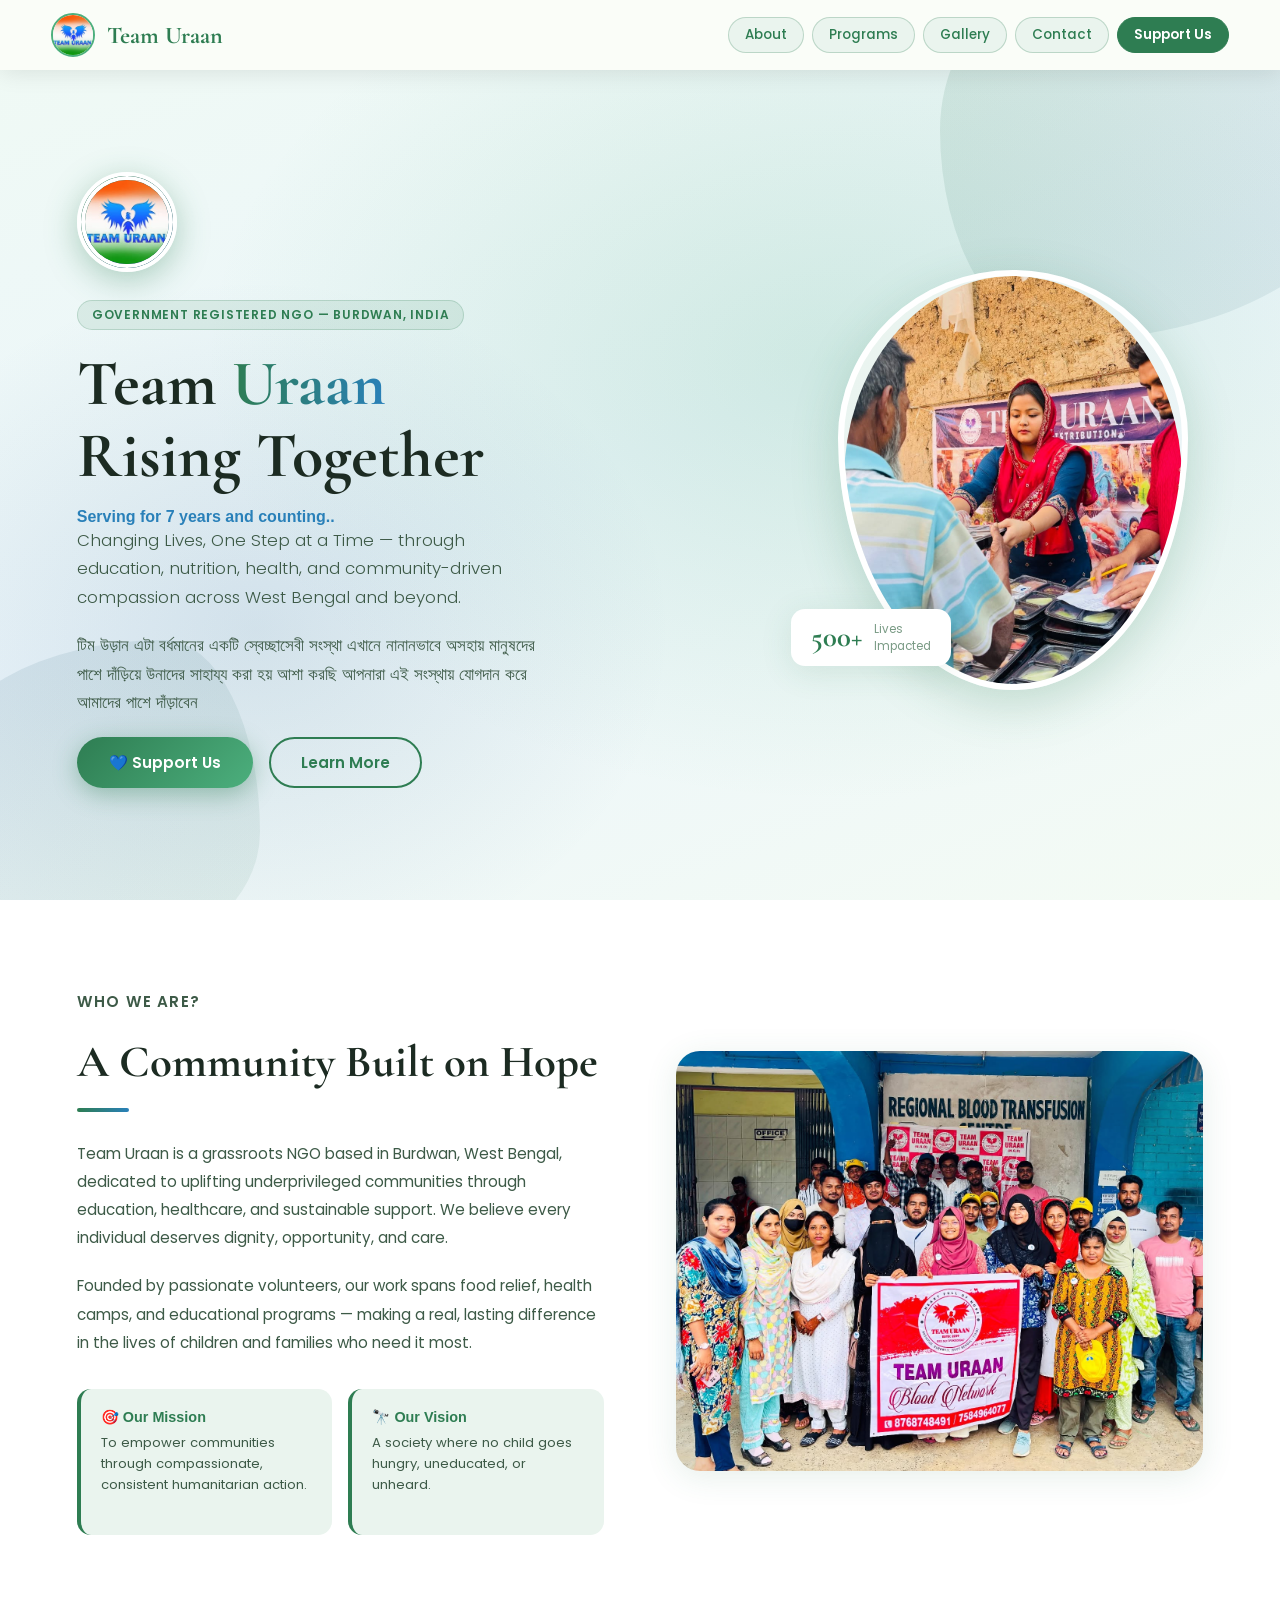
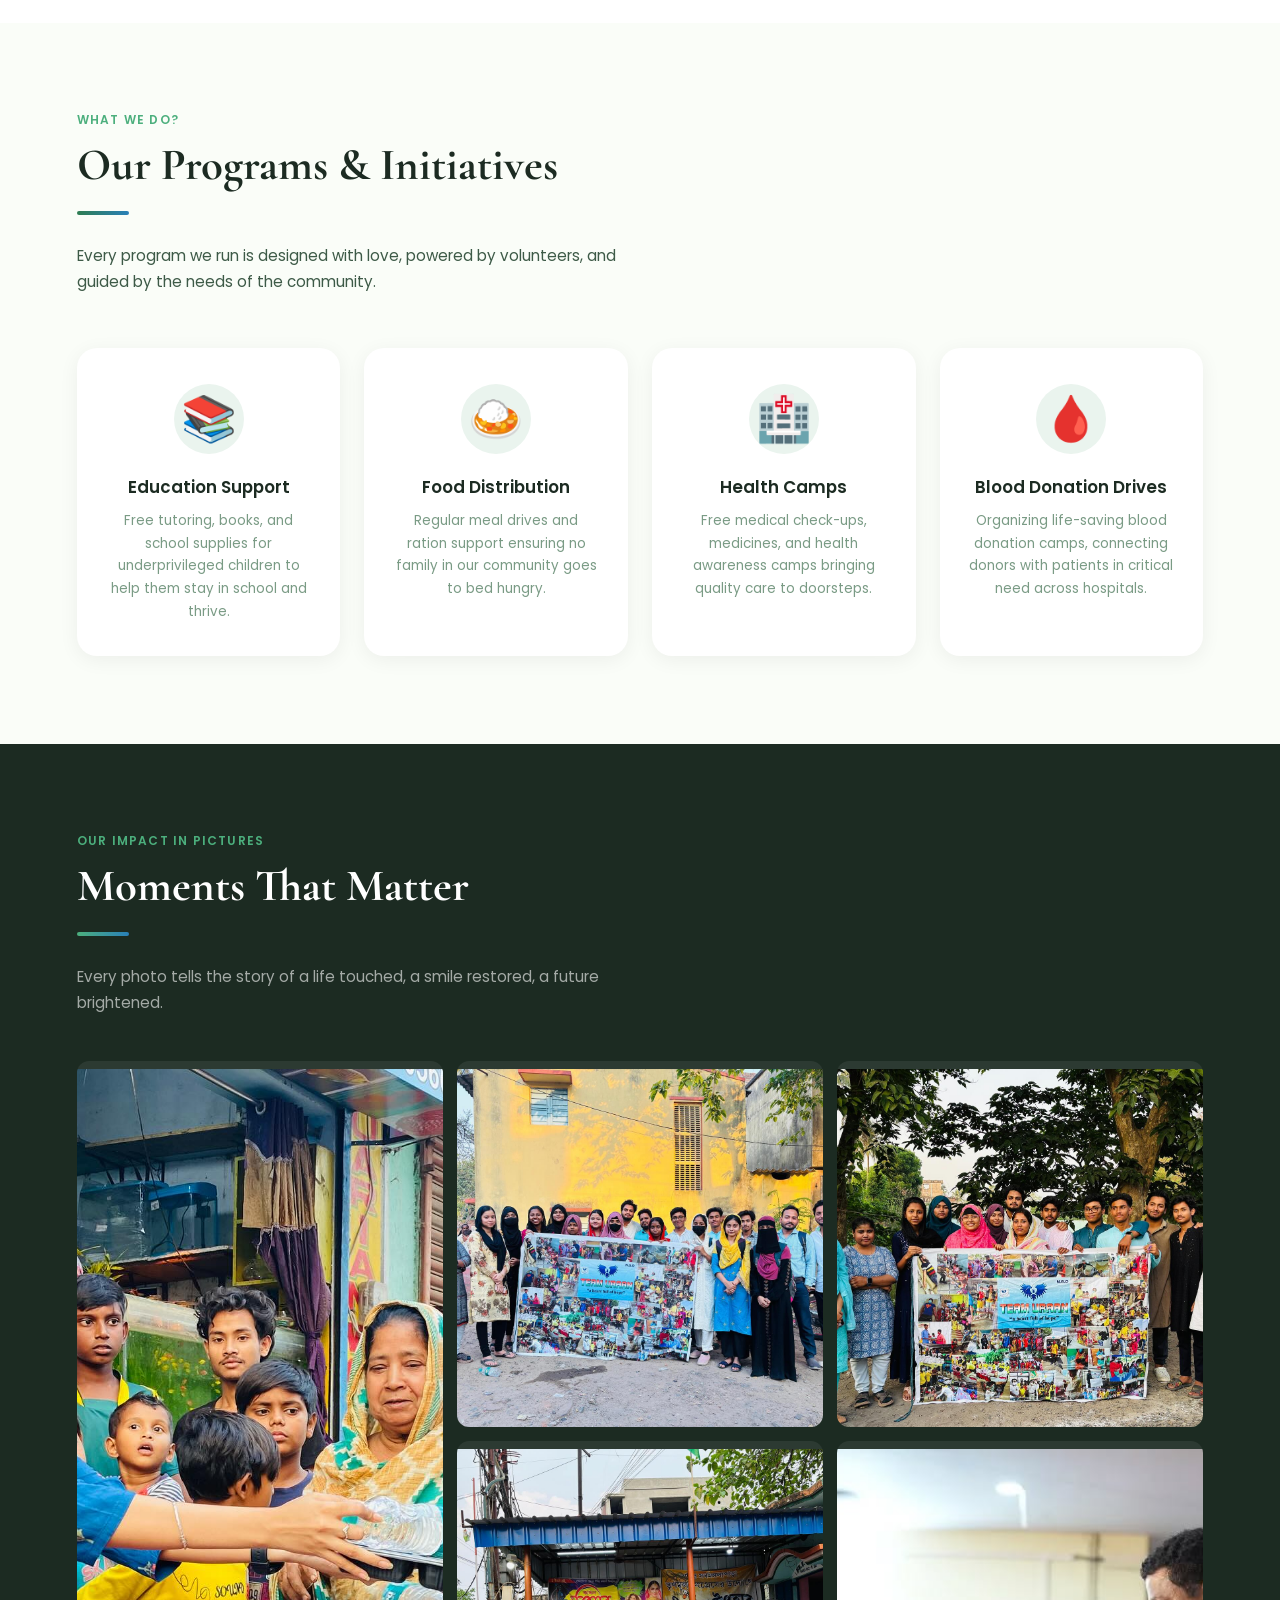
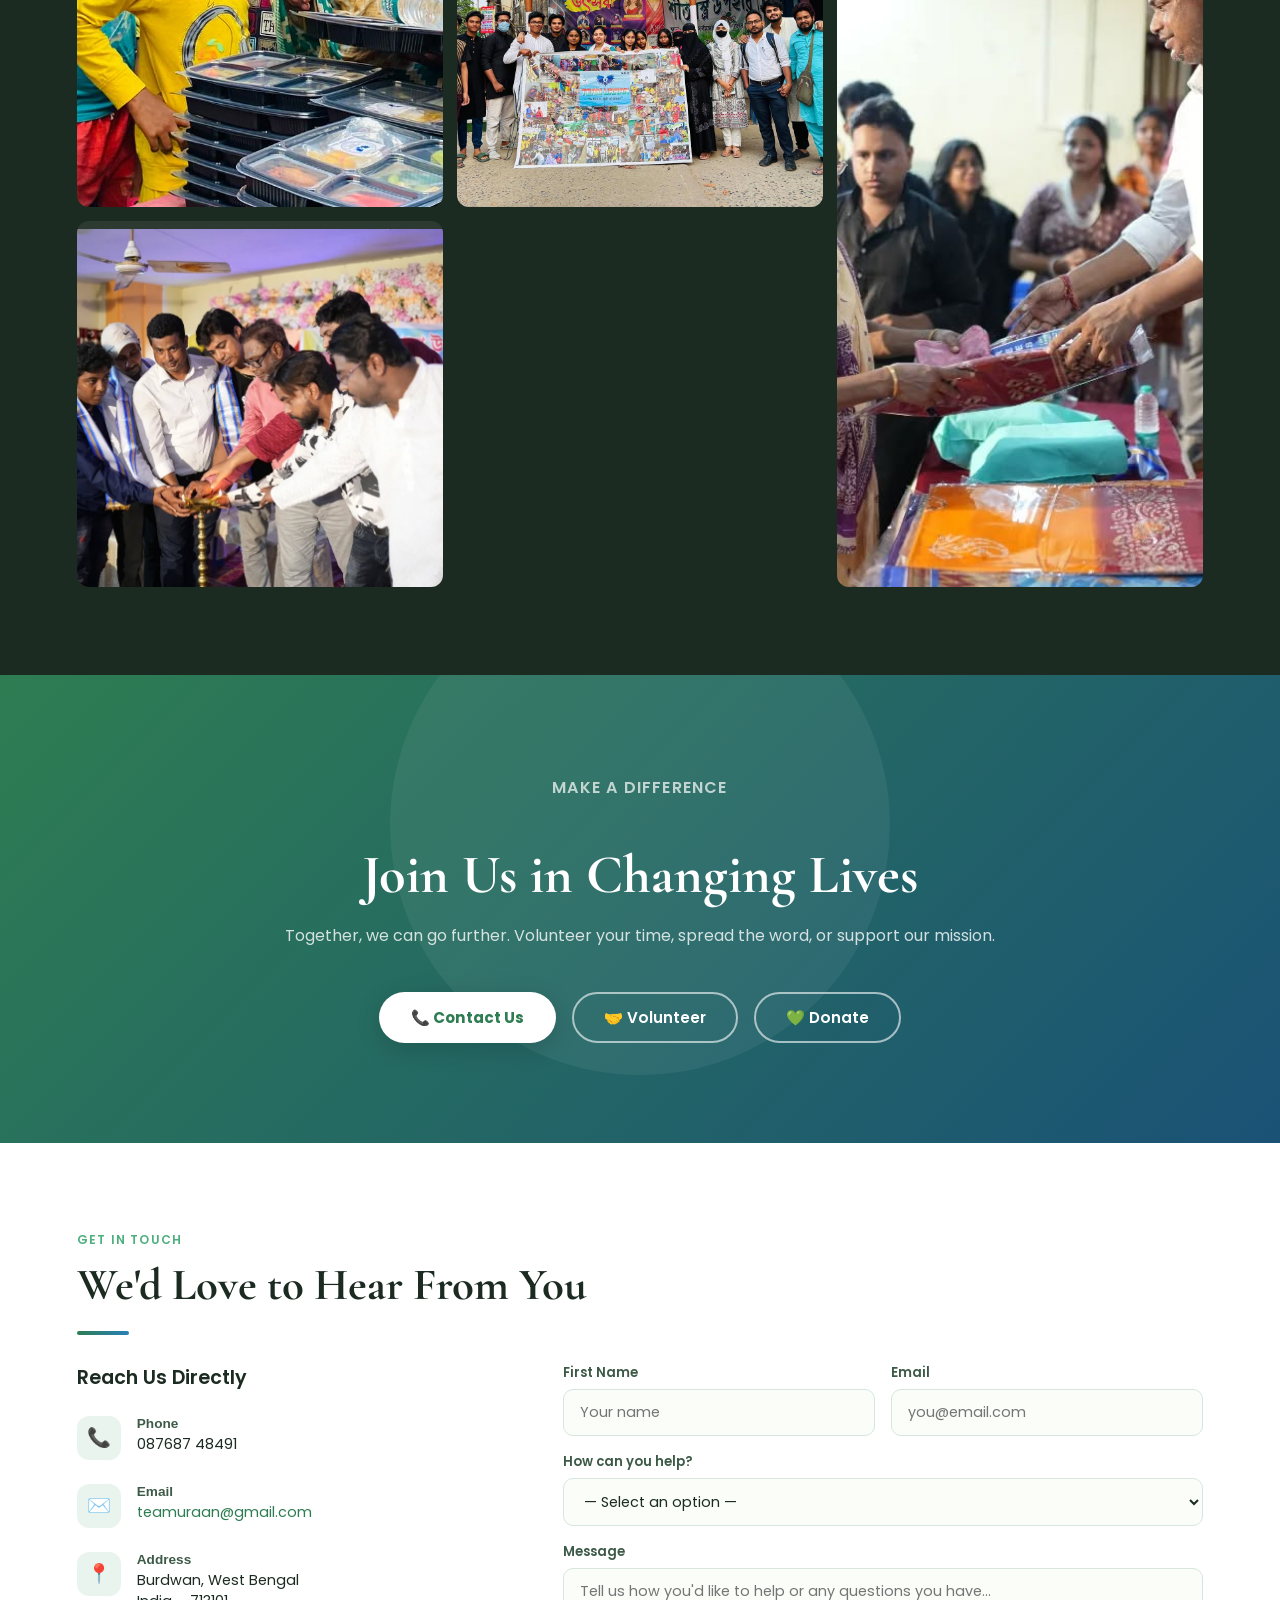
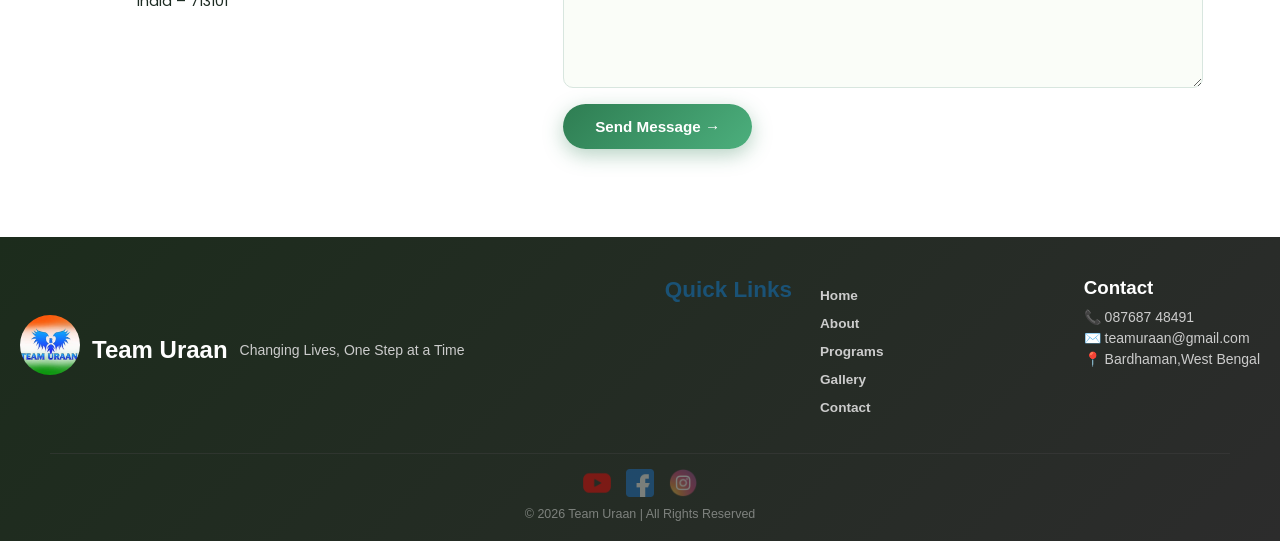
==== index.html @ 0a6d8855 "Add files via upload" ====
<!DOCTYPE html>
<html lang="en">
<head>
  <meta charset="UTF-8" />
  <meta name="viewport" content="width=device-width, initial-scale=1.0"/>
  <title>Team Uraan – Changing Lives, One Step at a Time</title>
  <link href="https://fonts.googleapis.com/css2?family=Cormorant+Garamond:wght@400;600;700&family=Poppins:wght@300;400;500;600&display=swap" rel="stylesheet"/>
  <link rel="stylesheet" href="styles.css"/>
</head>
<body>

  <!-- ══════════════════════════════════════════
       NAVBAR
  ══════════════════════════════════════════ -->
  <nav>
    <div class="nav-brand">
      <!--
        TO USE YOUR LOGO IN NAVBAR:
        Replace the .nav-logo-circle div with:
        <img src="your-logo.png" alt="Team Uraan"
             style="width:44px;height:44px;border-radius:50%;object-fit:cover;border:2px solid var(--green-light);"/>
      -->
      <img src="logo.jpg" alt="Team Uraan"
             style="width:44px;height:44px;border-radius:50%;object-fit:cover;border:2px solid var(--green-light);"/>
             <span class="nav-name">Team Uraan</span>
    </div>

    <!-- Desktop Links -->
    <ul class="nav-links">
      <li><a href="#about">About</a></li>
      <li><a href="#programs">Programs</a></li>
      <li><a href="#gallery">Gallery</a></li>
      <li><a href="#contact">Contact</a></li>
      <li><a href="#contact" class="nav-cta">Support Us</a></li>
    </ul>

    <!-- Hamburger Button (mobile only) -->
    <button class="hamburger" id="hamburgerBtn" aria-label="Toggle menu">
      <span></span>
      <span></span>
      <span></span>
    </button>
  </nav>

  <!-- Mobile Drawer Menu -->
  <div class="mobile-menu" id="mobileMenu">
    <a href="#about"    onclick="closeMobileMenu()">About</a>
    <a href="#programs" onclick="closeMobileMenu()">Programs</a>
    <a href="#gallery"  onclick="closeMobileMenu()">Gallery</a>
    <a href="#contact"  onclick="closeMobileMenu()">Contact</a>
    <a href="#contact"  onclick="closeMobileMenu()" class="mob-cta">💙 Support Us</a>
  </div>


  <!-- ══════════════════════════════════════════
       HERO SECTION
  ══════════════════════════════════════════ -->
  <section id="hero">
    <div class="hero-bg"></div>
    <div class="hero-inner">

      <!-- Left: Text Content -->
      <div class="hero-text reveal">

        <!-- ✅ ROUND LOGO PLACEHOLDER
             To add your real logo, replace the <div class="logo-placeholder"> below with:
             <img src="your-logo.png" alt="Team Uraan Logo"
                  style="width:100px;height:100px;border-radius:50%;
                         object-fit:cover;border:4px solid white;
                         box-shadow:0 8px 32px rgba(46,125,82,.35);"/>
        -->
        <div class="hero-logo-wrap">
          <div class="logo-placeholder"><img src="logo.jpg" alt="Team Uraan Logo"
                  style="width:100px;height:100px;border-radius:50%;
                         object-fit:cover;border:4px solid white;
                         box-shadow:0 8px 32px rgba(46,125,82,.35);"/>
          </div>
        </div>

        <div class="hero-badge">Government Registered NGO — Burdwan, India</div>

        <h1 class="hero-title">
          Team <em>Uraan</em><br/>Rising Together
          <h4>Serving for 7 years and counting..</h4>
        </h1>

        <p class="hero-tagline">
          Changing Lives, One Step at a Time — through education, nutrition,
          health, and community-driven compassion across West Bengal and beyond.
        </p>
        <p class="hero-tagline">
          টিম উড়ান এটা বর্ধমানের একটি স্বেচ্ছাসেবী সংস্থা এখানে নানানভাবে অসহায় মানুষদের পাশে দাঁড়িয়ে উনাদের সাহায্য করা হয় আশা করছি আপনারা এই সংস্থায় যোগদান করে আমাদের পাশে দাঁড়াবেন
        </p>

        <div class="hero-btns">
          <a href="#contact" class="btn-primary">💙 Support Us</a>
          <a href="#about"   class="btn-outline">Learn More</a>
        </div>
      </div>

      <!-- Right: Visual / Image -->
      <div class="hero-visual reveal">
        <!--
          Replace the placeholder div below with your hero photo:
          <img src="hero-photo.jpg" alt="Team Uraan community work"
               style="width:100%;height:100%;object-fit:cover;"/>
        -->
        <div class="hero-img-wrap">
          <div class="hero-img-placeholder">
            <img src="community.jpg" alt="Team Uraan Community work" 
            style="width:100%;height:100%;object-fit:cover;"/>
            
          </div>
        </div>
        <div class="hero-stat-badge">
          <div class="num">500+</div>
          <div class="label">Lives<br/>Impacted</div>
        </div>
      </div>

    </div>
  </section>


  <!-- ══════════════════════════════════════════
       ABOUT SECTION
  ══════════════════════════════════════════ -->
  <section id="about">
    <div class="container">
      <div class="about-grid">

        <!-- Left: Text -->
        <div class="about-text reveal">
          <p class="section-label">Who We Are?</p>
          <h2 class="section-title">A Community Built on Hope</h2>
          <div class="divider"></div>
          <p>
            Team Uraan is a grassroots NGO based in Burdwan, West Bengal, dedicated to
            uplifting underprivileged communities through education, healthcare, and
            sustainable support. We believe every individual deserves dignity,
            opportunity, and care.
          </p>
          <p>
            Founded by passionate volunteers, our work spans food relief, health camps,
            and educational programs — making a real, lasting difference in the lives of
            children and families who need it most.
          </p>
          <div class="about-cards">
            <div class="about-card">
              <h4>🎯 Our Mission</h4>
              <p>To empower communities through compassionate, consistent humanitarian action.</p>
            </div>
            <div class="about-card">
              <h4>🔭 Our Vision</h4>
              <p>A society where no child goes hungry, uneducated, or unheard.</p>
            </div>
          </div>
        </div>

        <!-- Right: Image Placeholder -->
        <div class="about-visual reveal">
          <!--
            Replace the div below with your image:
            <img src="about-photo.jpg" alt="Team Uraan volunteers"
                 style="width:100%;height:100%;object-fit:cover;"/>
          -->
          <div class="about-visual-inner">
             <img src="about-photo.jpg" alt="Team Uraan volunteers"
                 style="width:100%;height:100%;object-fit:cover;"/>
        </div>

      </div>
    </div>
  </section>


  <!-- ══════════════════════════════════════════
       PROGRAMS SECTION
  ══════════════════════════════════════════ -->
  <section id="programs">
    <div class="container">

      <div class="programs-head reveal">
        <p class="section-label">What We Do?</p>
        <h2 class="section-title">Our Programs &amp; Initiatives</h2>
        <div class="divider"></div>
        <p class="section-sub">
          Every program we run is designed with love, powered by volunteers,
          and guided by the needs of the community.
        </p>
      </div>

      <div class="programs-grid">

        <div class="prog-card reveal">
          <div class="prog-icon">📚</div>
          <h3>Education Support</h3>
          <p>Free tutoring, books, and school supplies for underprivileged children to help them stay in school and thrive.</p>
        </div>

        <div class="prog-card reveal">
          <div class="prog-icon">🍛</div>
          <h3>Food Distribution</h3>
          <p>Regular meal drives and ration support ensuring no family in our community goes to bed hungry.</p>
        </div>

        <div class="prog-card reveal">
          <div class="prog-icon">🏥</div>
          <h3>Health Camps</h3>
          <p>Free medical check-ups, medicines, and health awareness camps bringing quality care to doorsteps.</p>
        </div>

        <div class="prog-card reveal">
          <div class="prog-icon">🩸</div>
          <h3>Blood Donation Drives</h3>
          <p>Organizing life-saving blood donation camps, connecting donors with patients in critical need across hospitals.</p>
        </div>

      </div>
    </div>
  </section>


  <!-- ══════════════════════════════════════════
       GALLERY SECTION
  ══════════════════════════════════════════ -->
  <section id="gallery">
    <div class="container">

      <div class="reveal">
        <p class="section-label">Our Impact in Pictures</p>
        <h2 class="section-title">Moments That Matter</h2>
        <div class="divider"></div>
        <p class="section-sub">
          Every photo tells the story of a life touched, a smile restored, a future brightened.
        </p>
      </div>

      <div class="gallery-grid">
        <!--
          To add real photos, replace each .gallery-item-inner div with:
          <img src="photo.jpg" alt="Description"
               style="width:100%;height:100%;object-fit:cover;"/>
        -->
        <div class="gallery-item tall reveal">
          <div class="gallery-item-inner">
            <div class="icon"></div>
             <img src="food.jpg" alt="Description"
               style="width:100%;height:100%;object-fit:cover;"/>
          </div>
          <!-- <div class="gallery-overlay">📸 Food Drive</div> -->
        </div>

        <div class="gallery-item reveal">
          <div class="gallery-item-inner">
            <div class="icon"></div>
             <img src="galary pic 1.jpg" alt="Description"
               style="width:100%;height:100%;object-fit:cover;"/>
          </div>
          <!-- <div class="gallery-overlay">📸 Education</div> -->
        </div>

        <div class="gallery-item reveal">
          <div class="gallery-item-inner">
            <div class="icon"></div>
             <img src="galary pic 2.jpg" alt="Description"
               style="width:100%;height:100%;object-fit:cover;"/>
          </div>
          <!-- <div class="gallery-overlay">📸 Health Camp</div> -->
        </div>

        <div class="gallery-item reveal">
          <div class="gallery-item-inner">
            <div class="icon"></div>
             <img src="galary pic 4.jpg" alt="Description"
               style="width:100%;height:100%;object-fit:cover;"/>
          </div>
          <!-- <div class="gallery-overlay">📸 Blood Donation</div> -->
        </div>

        <div class="gallery-item tall reveal">
          <div class="gallery-item-inner">
            <div class="icon"></div>
             <img src="galary pic 5.jpg" alt="Description"
               style="width:100%;height:100%;object-fit:cover;"/>
          </div>
          <!-- <div class="gallery-overlay">📸 Community</div> -->
        </div>

        <div class="gallery-item reveal">
          <div class="gallery-item-inner">
            <div class="icon"></div>
            <img src="galary pic 6.jpg" alt="Description"
               style="width:100%;height:100%;object-fit:cover;"/>
          </div>
          <!-- <div class="gallery-overlay">📸 Volunteers</div> -->
        </div>
      </div>

    </div>
  </section>


  <!-- ══════════════════════════════════════════
       CALL TO ACTION SECTION
  ══════════════════════════════════════════ -->
  <section id="cta">
    <div class="container" style="position:relative;z-index:1;">
      <p class="section-label reveal">Make a Difference</p>
      <h2 class="reveal">Join Us in Changing Lives</h2>
      <p class="reveal">
        Together, we can go further. Volunteer your time, spread the word, or support our mission.
      </p>
      <div class="cta-btns reveal">
        <a href="#contact"                  class="btn-white">📞 Contact Us</a>
        <a href="#contact"                  class="btn-ghost">🤝 Volunteer</a>
        <a href="mailto:teamuraan@gmail.com" class="btn-ghost">💚 Donate</a>
      </div>
    </div>
  </section>


  <!-- ══════════════════════════════════════════
       CONTACT SECTION
  ══════════════════════════════════════════ -->
  <section id="contact">
    <div class="container">

      <div class="reveal">
        <p class="section-label">Get in Touch</p>
        <h2 class="section-title">We'd Love to Hear From You</h2>
        <div class="divider"></div>
      </div>

      <div class="contact-grid">

        <!-- Contact Info -->
        <div class="contact-info reveal">
          <h3>Reach Us Directly</h3>

          <div class="contact-item">
            <div class="contact-icon">📞</div>
            <div>
              <h4>Phone</h4>
              <p>087687 48491</p>
            </div>
          </div>

          <div class="contact-item">
            <div class="contact-icon">✉️</div>
            <div>
              <h4>Email</h4>
              <p>
                <a href="mailto:teamuraan@gmail.com" style="color:var(--green);">
                  teamuraan@gmail.com
                </a>
              </p>
            </div>
          </div>

          <div class="contact-item">
            <div class="contact-icon">📍</div>
            <div>
              <h4>Address</h4>
              <p>Burdwan, West Bengal<br/>India – 713101</p>
            </div>
          </div>
        </div>

        <!-- Contact Form -->
        <div class="contact-form reveal">
          <div class="form-row">
            <div class="form-group">
              <label for="fname">First Name</label>
              <input type="text" id="fname" placeholder="Your name"/>
            </div>
            <div class="form-group">
              <label for="femail">Email</label>
              <input type="email" id="femail" placeholder="you@email.com"/>
            </div>
          </div>
          <div class="form-group">
            <label for="fsubject">How can you help?</label>
            <select id="fsubject">
              <option value="">— Select an option —</option>
              <option>Volunteer</option>
              <option>Donate</option>
              <option>Collaborate / Partner</option>
              <option>General Inquiry</option>
            </select>
          </div>
          <div class="form-group">
            <label for="fmsg">Message</label>
            <textarea id="fmsg" placeholder="Tell us how you'd like to help or any questions you have…"></textarea>
          </div>
          <button class="btn-form" onclick="handleFormSubmit()">Send Message →</button>
        </div>

      </div>
    </div>
  </section>


  <!-- ══════════════════════════════════════════
        FOOTER
  ═══════════════-->
<footer class="footer">
  <div class="footer-container">

    <!-- Logo + Company -->
    <div class="footer-brand">
      <img src="logo.jpg" alt="Logo" class="logo">
      <h2>Team Uraan</h2>
      <p>Changing Lives, One Step at a Time</p>
    </div>

    <!-- Quick Links -->
    <div class="footer-links">
      <h3>Quick Links</h3>
      <ul>
        <li><a href="#">Home</a></li>
        <li><a href="#">About</a></li>
        <li><a href="#">Programs</a></li>
        <li><a href="#">Gallery</a></li>
        <li><a href="#">Contact</a></li>
      </ul>
    </div>

    <!-- Contact Info -->
    <div class="footer-contact">
      <h3>Contact</h3>
      <p>📞 087687 48491</p>
      <p>✉️ teamuraan@gmail.com</p>
      <p>📍 Bardhaman,West Bengal</p>
    </div>

  </div>

  <!-- Bottom Section -->
  <div class="footer-bottom">

    <!-- Social Icons -->
    <div class="social-icons">
  
      <a href="#"><img src="youtube.png" alt=""></a>
      <a href="#"><img src="facebook.png" alt=""></a>
      <a href="#"><img src="instagram.png" alt=""></a>
    </div>

    <!-- Copyright -->
    <p>© 2026 Team Uraan | All Rights Reserved</p>
  </div>
</footer>



  <script>
    /* ── Hamburger / Mobile Menu ── */
    const btn  = document.getElementById('hamburgerBtn');
    const menu = document.getElementById('mobileMenu');

    btn.addEventListener('click', () => {
      btn.classList.toggle('open');
      menu.classList.toggle('open');
    });

    function closeMobileMenu() {
      btn.classList.remove('open');
      menu.classList.remove('open');
    }

    /* Close drawer when clicking outside */
    document.addEventListener('click', (e) => {
      if (!btn.contains(e.target) && !menu.contains(e.target)) {
        closeMobileMenu();
      }
    });

    /* ── Scroll Reveal Animation ── */
    const observer = new IntersectionObserver(
      (entries) => entries.forEach(e => {
        if (e.isIntersecting) { e.target.classList.add('visible'); }
      }),
      { threshold: 0.12 }
    );

    document.querySelectorAll('.reveal').forEach((el, i) => {
      el.style.transitionDelay = (i % 4) * 0.08 + 's';
      observer.observe(el);
    });

    /* ── Contact Form Handler ── */
    function handleFormSubmit() {
      const name  = document.getElementById('fname').value.trim();
      const email = document.getElementById('femail').value.trim();
      if (!name || !email) {
        alert('Please fill in your name and email before sending.');
        return;
      }
      alert('Thank you, ' + name + '! 💚\nTeam Uraan will get back to you soon at ' + email + '.');
    }
  </script>




</body>
</html>
---- styles.css ----
/* ── RESET & BASE ─────────────────────────────── */
*, *::before, *::after { box-sizing: border-box; margin: 0; padding: 0; }

:root {
  --green:       #2E7D52;
  --green-light: #4CAF7D;
  --green-pale:  #EAF4EE;
  --blue:        #1A5276;
  --blue-light:  #2980B9;
  --blue-pale:   #EBF5FB;
  --cream:       #FAFDF8;
  --text-dark:   #1C2B22;
  --text-mid:    #3D5A47;
  --text-soft:   #7A9B85;
  --white:       #FFFFFF;
  --radius:      14px;
  --shadow:      0 6px 32px rgba(46,125,82,.12);
  --shadow-hover:0 14px 48px rgba(46,125,82,.22);
}

html { scroll-behavior: smooth; }

body {
  font-family: 'Poppins', sans-serif;
  color: var(--text-dark);
  background: var(--cream);
  overflow-x: hidden;
}

a { text-decoration: none; color: inherit; }
img { max-width: 100%; display: block; }


/* ── FADE-IN ANIMATION ────────────────────────── */
.reveal {
  opacity: 0;
  transform: translateY(36px);
  transition: opacity .7s ease, transform .7s ease;
}
.reveal.visible { opacity: 1; transform: none; }


/* ── NAVBAR ───────────────────────────────────── */
nav {
  position: fixed; top: 0; left: 0; width: 100%;
  display: flex; align-items: center; justify-content: space-between;
  flex-wrap: wrap; gap: 8px;
  padding: 10px 4%;
  min-height: 70px;
  background: #FAFDF8;
  backdrop-filter: blur(16px);
  -webkit-backdrop-filter: blur(16px);
  box-shadow: 0 2px 24px rgba(0,0,0,.10);
  z-index: 9999;
}

.nav-brand {
  display: flex; align-items: center; gap: 12px;
  flex-shrink: 0;
}

.nav-logo-circle {
  width: 44px; height: 44px;
  border-radius: 50%;
  background: linear-gradient(135deg, var(--green), var(--blue));
  display: flex; align-items: center; justify-content: center;
  color: white; font-size: 11px; font-weight: 600;
  text-align: center; line-height: 1.2;
  letter-spacing: .3px;
  border: 2px solid var(--green-light);
  overflow: hidden;
  flex-shrink: 0;
}

.nav-logo-circle img {
  width: 100%; height: 100%; object-fit: cover; border-radius: 50%;
}

.nav-name {
  font-family: 'Cormorant Garamond', serif;
  font-size: 1.5rem; font-weight: 700;
  color: var(--green);
  white-space: nowrap;
}

/* ✅ Nav links — always visible as static pill buttons */
.nav-links {
  display: flex !important;
  flex-wrap: wrap;
  gap: 8px;
  list-style: none;
  align-items: center;
}

.nav-links a {
  display: inline-block;
  font-size: .84rem; font-weight: 500;
  color: var(--green);
  background: var(--green-pale);
  border: 1.5px solid rgba(46,125,82,.25);
  padding: 7px 16px;
  border-radius: 40px;
  white-space: nowrap;
}

.nav-cta {
  background: var(--green) !important;
  color: white !important;
  border-color: var(--green) !important;
  font-weight: 600 !important;
  padding: 7px 16px !important;
  border-radius: 40px !important;
  font-size: .84rem !important;
}

H4 {
  font-family: Verdana, Geneva, Tahoma, sans-serif;
  font-weight: bolder;
  color: #2980B9;
}

/* ── HAMBURGER BUTTON — hidden, not needed ──────── */
.hamburger {
  display: none !important;
}

/* ── MOBILE MENU DRAWER ───────────────────────── */
.mobile-menu {
  display: none;
  position: fixed; top: 70px; left: 0; width: 100%;
  background: white;
  box-shadow: 0 8px 32px rgba(0,0,0,.12);
  z-index: 9998;
  flex-direction: column;
  padding: 20px 6% 28px;
  gap: 4px;
  border-top: 2px solid var(--green-pale);
}

.mobile-menu.open { display: flex; }

.mobile-menu a {
  font-size: 1rem; font-weight: 500;
  color: var(--text-mid);
  padding: 12px 0;
  border-bottom: 1px solid var(--green-pale);
  transition: color .2s;
}

.mobile-menu a:last-child { border-bottom: none; }
.mobile-menu a:hover { color: var(--green); }

.mobile-menu .mob-cta {
  margin-top: 12px;
  background: var(--green);
  color: white !important;
  text-align: center;
  padding: 13px 0 !important;
  border-radius: 40px;
  font-weight: 600 !important;
  border-bottom: none !important;
}


/* ── HERO ─────────────────────────────────────── */
#hero {
  min-height: 100vh;
  display: flex; align-items: center;
  position: relative; overflow: hidden;
  padding: 140px 6% 80px;
}

.hero-bg {
  position: absolute; inset: 0;
  background:
    radial-gradient(ellipse 70% 70% at 65% 40%, rgba(74,175,117,.18) 0%, transparent 70%),
    radial-gradient(ellipse 50% 60% at 20% 70%, rgba(26,82,118,.12) 0%, transparent 65%),
    linear-gradient(160deg, #F0FAF4 0%, #EBF5FB 50%, #F4FBF4 100%);
}

.hero-bg::before {
  content: '';
  position: absolute; top: -80px; right: -80px;
  width: 420px; height: 420px;
  border-radius: 60% 40% 70% 30% / 50% 60% 40% 50%;
  background: linear-gradient(135deg, rgba(46,125,82,.13), rgba(26,82,118,.08));
}

.hero-bg::after {
  content: '';
  position: absolute; bottom: -60px; left: -60px;
  width: 320px; height: 320px;
  border-radius: 70% 30% 50% 50% / 40% 60% 40% 60%;
  background: linear-gradient(135deg, rgba(26,82,118,.1), rgba(46,125,82,.08));
}

.hero-inner {
  position: relative; z-index: 1;
  display: flex; align-items: center; gap: 60px;
  width: 100%; max-width: 1200px; margin: 0 auto;
}

.hero-text { flex: 1; }

.hero-logo-wrap {
  display: flex; align-items: center; gap: 20px;
  margin-bottom: 28px;
}

.logo-placeholder {
  width: 100px; height: 100px;
  border-radius: 50%;
  background: linear-gradient(135deg, var(--green) 0%, var(--blue) 100%);
  display: flex; flex-direction: column;
  align-items: center; justify-content: center;
  color: white;
  box-shadow: 0 8px 32px rgba(46,125,82,.35);
  border: 4px solid white;
  position: relative; overflow: hidden;
  flex-shrink: 0;
}

.logo-placeholder::before {
  content: '';
  position: absolute; inset: 0;
  background: url("data:image/svg+xml,%3Csvg xmlns='http://www.w3.org/2000/svg' width='80' height='80' viewBox='0 0 80 80'%3E%3Ccircle cx='40' cy='40' r='38' fill='none' stroke='rgba(255,255,255,0.2)' stroke-width='2'/%3E%3C/svg%3E") center/cover;
}

.logo-placeholder span {
  font-size: 11px; font-weight: 600;
  text-align: center; line-height: 1.4;
  letter-spacing: .4px; z-index: 1;
}

.logo-placeholder small { font-size: 8.5px; opacity: .75; z-index: 1; }

.hero-badge {
  display: inline-block;
  background: rgba(46,125,82,.1);
  color: var(--green);
  padding: 5px 14px;
  border-radius: 40px;
  font-size: .75rem; font-weight: 600;
  letter-spacing: .8px; text-transform: uppercase;
  margin-bottom: 18px;
  border: 1px solid rgba(46,125,82,.2);
}

.hero-title {
  font-family: 'Cormorant Garamond', serif;
  font-size: clamp(2.6rem, 5vw, 4rem);
  font-weight: 700; line-height: 1.12;
  color: var(--text-dark); margin-bottom: 16px;
}

.hero-title em {
  font-style: normal;
  background: linear-gradient(90deg, var(--green), var(--blue-light));
  -webkit-background-clip: text;
  -webkit-text-fill-color: transparent;
  background-clip: text;
}

.hero-tagline {
  font-size: 1.05rem; font-weight: 300;
  color: var(--text-mid); line-height: 1.7;
  margin-bottom: 20px; max-width: 460px;
}

.hero-btns { display: flex; gap: 16px; flex-wrap: wrap; margin-top: 18px; }

.btn-primary {
  background: linear-gradient(135deg, var(--green), var(--green-light));
  color: white; padding: 14px 32px;
  border-radius: 50px; font-size: .95rem; font-weight: 600;
  box-shadow: 0 6px 24px rgba(46,125,82,.4);
  transition: transform .2s, box-shadow .2s;
  display: inline-block;
}

.btn-primary:hover {
  transform: translateY(-2px);
  box-shadow: 0 10px 32px rgba(46,125,82,.5);
}

.btn-outline {
  border: 2px solid var(--green);
  color: var(--green); padding: 12px 30px;
  border-radius: 50px; font-size: .95rem; font-weight: 600;
  transition: all .2s; display: inline-block;
}

.btn-outline:hover { background: var(--green); color: white; }

.hero-visual {
  flex: 0 0 380px;
  display: flex; align-items: center; justify-content: center;
  position: relative;
}

.hero-img-wrap {
  width: 350px; height: 420px;
  border-radius: 50% 50% 50% 50% / 40% 40% 60% 60%;
  overflow: hidden;
  box-shadow: var(--shadow-hover);
  background: linear-gradient(135deg, var(--green-pale), var(--blue-pale));
  display: flex; align-items: center; justify-content: center;
  border: 6px solid white;
  position: relative;
}

.hero-img-placeholder {
  display: flex; flex-direction: column; align-items: center; justify-content: center;
  margin: auto;
  width: 100%;
  height: 100%;
  border-radius: 50%;
  overflow: hidden;
}

.hero-img-placeholder .icon { font-size: 4rem; }
.hero-img-placeholder p { font-size: .85rem; line-height: 1.5; }

.slides {
  display: flex;
  width: 400%;
  animation: slide 6s infinite;
}
.slides img {
  width: 100%;
  height: 100%;
  object-fit: cover;
}
@keyframes slides {
  0%   { transform: translate(0); }
  25%  { transform: translate(-100%); }
  50%  { transform: translate(-200%); }
  75%  { transform: translate(-300%); }
  100% { transform: translate(0); }
}

.hero-stat-badge {
  position: absolute; bottom: 24px; left: -32px;
  background: white; border-radius: var(--radius);
  padding: 12px 20px;
  box-shadow: var(--shadow);
  display: flex; gap: 12px; align-items: center;
}

.hero-stat-badge .num {
  font-family: 'Cormorant Garamond', serif;
  font-size: 1.8rem; font-weight: 700; color: var(--green); line-height: 1;
}

.hero-stat-badge .label { font-size: .73rem; color: var(--text-soft); line-height: 1.4; }


/* ── SECTION COMMON ───────────────────────────── */
section { padding: 88px 6%; }

.section-label {
  font-size: .75rem; font-weight: 600; letter-spacing: 1.2px;
  text-transform: uppercase; color: var(--green-light); margin-bottom: 10px;
}

.section-title {
  font-family: 'Cormorant Garamond', serif;
  font-size: clamp(2rem, 4vw, 2.8rem);
  font-weight: 700; line-height: 1.2;
  color: var(--text-dark); margin-bottom: 16px;
}

.section-sub {
  font-size: .95rem; color: var(--text-mid);
  line-height: 1.75; max-width: 540px;
}

.container { max-width: 1180px; margin: 0 auto; }

.divider {
  width: 52px; height: 4px;
  background: linear-gradient(90deg, var(--green), var(--blue-light));
  border-radius: 4px; margin: 18px 0 28px;
}


/* ── ABOUT ────────────────────────────────────── */
#about { background: white; }

.about-grid {
  display: grid;
  grid-template-columns: 1fr 1fr;
  gap: 72px; align-items: center;
}

.about-text p {
  font-size: .95rem; color: var(--text-mid);
  line-height: 1.85; margin-bottom: 20px;
}

.about-cards {
  display: grid; grid-template-columns: 1fr 1fr; gap: 16px;
  margin-top: 32px;
}

.about-card {
  background: var(--green-pale);
  border-radius: var(--radius);
  padding: 20px; border-left: 4px solid var(--green);
}

.about-card h4 { font-size: .9rem; font-weight: 600; color: var(--green); margin-bottom: 6px; }
.about-card p  { font-size: .82rem; color: var(--text-mid); line-height: 1.6; }

.about-visual {
  border-radius: 24px; overflow: hidden;
  height: 420px;
  background: linear-gradient(135deg, var(--green-pale) 0%, var(--blue-pale) 100%);
  display: flex; align-items: center; justify-content: center;
  box-shadow: var(--shadow);
  position: relative;
}

.about-visual-inner {
  width: 100%; height: 100%;
  text-align: center; color: var(--text-soft);
}

.about-visual-inner .icon { font-size: 5rem; margin-bottom: 12px; }
.about-visual-inner p { font-size: .85rem; }

.about-visual::before {
  content: '';
  position: absolute; top: -30px; right: -30px;
  width: 150px; height: 150px; border-radius: 50%;
  background: rgba(46,125,82,.08);
}

.about-visual::after {
  content: '';
  position: absolute; bottom: -20px; left: -20px;
  width: 100px; height: 100px; border-radius: 50%;
  background: rgba(26,82,118,.07);
}


/* ── PROGRAMS ─────────────────────────────────── */
#programs { background: var(--cream); }

.programs-head { margin-bottom: 52px; }

.programs-grid {
  display: grid;
  grid-template-columns: repeat(auto-fit, minmax(240px, 1fr));
  gap: 24px;
}

.prog-card {
  background: white; border-radius: 20px;
  padding: 32px 28px; text-align: center;
  box-shadow: 0 4px 20px rgba(0,0,0,.06);
  transition: transform .3s, box-shadow .3s;
  border-top: 4px solid transparent;
  cursor: default;
}

.prog-card:hover {
  transform: translateY(-8px);
  box-shadow: var(--shadow-hover);
  border-top-color: var(--green);
}

.prog-icon {
  font-size: 2.8rem;
  width: 70px; height: 70px;
  background: var(--green-pale);
  border-radius: 50%;
  display: flex; align-items: center; justify-content: center;
  margin: 0 auto 20px;
  transition: background .3s;
}

.prog-card:hover .prog-icon {
  background: linear-gradient(135deg, var(--green-pale), var(--blue-pale));
}

.prog-card h3 { font-size: 1.05rem; font-weight: 600; color: var(--text-dark); margin-bottom: 10px; }
.prog-card p  { font-size: .84rem; color: var(--text-soft); line-height: 1.7; }


/* ── GALLERY ──────────────────────────────────── */
#gallery { background: var(--text-dark); }
#gallery .section-title { color: white; }
#gallery .section-label { color: var(--green-light); }
#gallery .section-sub   { color: rgba(255,255,255,.6); }
#gallery .divider { background: linear-gradient(90deg, var(--green-light), var(--blue-light)); }

.gallery-grid {
  display: grid;
  grid-template-columns: repeat(3, 1fr);
  gap: 14px; margin-top: 44px;
}

.gallery-item {
  border-radius: 12px; overflow: hidden;
  aspect-ratio: 1;
  background: rgba(255,255,255,.07);
  display: flex; align-items: center; justify-content: center;
  cursor: pointer; position: relative;
  transition: transform .3s;
}

.gallery-item:hover { transform: scale(1.03); }
.gallery-item:hover .gallery-overlay { opacity: 1; }

.gallery-item-inner {
  width: 100%; height: 100%;
  display: flex; flex-direction: column;
  align-items: center; justify-content: center;
  color: rgba(255,255,255,.35);
  font-size: .8rem; gap: 8px;
  text-align: center; padding: 0;
}

.gallery-item-inner .icon { font-size: 2.2rem; }

.gallery-overlay {
  position: absolute; inset: 0;
  background: rgba(46,125,82,.7);
  display: flex; align-items: center; justify-content: center;
  opacity: 0; transition: opacity .3s;
  color: white; font-size: .85rem; font-weight: 500;
  border-radius: 12px;
}

.gallery-item.tall { grid-row: span 2; aspect-ratio: auto; }


/* ── CTA ──────────────────────────────────────── */
#cta {
  background: linear-gradient(135deg, var(--green) 0%, var(--blue) 100%);
  text-align: center; padding: 100px 6%;
  position: relative; overflow: hidden;
}

#cta::before {
  content: '';
  position: absolute; top: -100px; left: 50%; transform: translateX(-50%);
  width: 500px; height: 500px; border-radius: 50%;
  background: rgba(255,255,255,.06);
}

#cta .section-label { color: rgba(255,255,255,.7); }

#cta h2 {
  font-family: 'Cormorant Garamond', serif;
  font-size: clamp(2.2rem, 5vw, 3.4rem);
  font-weight: 700; color: white;
  margin-bottom: 16px; line-height: 1.15;
}

#cta p { color: rgba(255,255,255,.8); font-size: 1rem; margin-bottom: 44px; }

.cta-btns { display: flex; gap: 16px; justify-content: center; flex-wrap: wrap; }

.btn-white {
  background: white; color: var(--green);
  padding: 14px 32px; border-radius: 50px;
  font-size: .95rem; font-weight: 700;
  box-shadow: 0 6px 24px rgba(0,0,0,.15);
  transition: transform .2s, box-shadow .2s;
  display: inline-block;
}

.btn-white:hover { transform: translateY(-2px); box-shadow: 0 10px 32px rgba(0,0,0,.25); }

.btn-ghost {
  border: 2px solid rgba(255,255,255,.6);
  color: white; padding: 12px 30px;
  border-radius: 50px; font-size: .95rem; font-weight: 600;
  transition: all .2s; display: inline-block;
}

.btn-ghost:hover { background: rgba(255,255,255,.15); border-color: white; }


/* ── CONTACT ──────────────────────────────────── */
#contact { background: white; }

.contact-grid {
  display: grid;
  grid-template-columns: 1fr 1.2fr;
  gap: 72px; align-items: start;
}

.contact-info h3 {
  font-size: 1.2rem; font-weight: 600; color: var(--text-dark); margin-bottom: 24px;
}

.contact-item {
  display: flex; gap: 16px; align-items: flex-start; margin-bottom: 24px;
}

.contact-icon {
  width: 44px; height: 44px; flex-shrink: 0;
  background: var(--green-pale); border-radius: 12px;
  display: flex; align-items: center; justify-content: center;
  font-size: 1.2rem;
}

.contact-item h4 { font-size: .85rem; font-weight: 600; color: var(--text-mid); margin-bottom: 3px; }
.contact-item p  { font-size: .9rem; color: var(--text-dark); }

.contact-form { display: flex; flex-direction: column; gap: 16px; }

.form-row { display: grid; grid-template-columns: 1fr 1fr; gap: 16px; }

.form-group { display: flex; flex-direction: column; gap: 6px; }

.form-group label { font-size: .82rem; font-weight: 600; color: var(--text-mid); }

.form-group input,
.form-group textarea,
.form-group select {
  padding: 12px 16px;
  border: 1.5px solid #D8E6DF;
  border-radius: 10px; font-size: .9rem;
  font-family: 'Poppins', sans-serif;
  color: var(--text-dark);
  background: var(--cream);
  outline: none;
  transition: border-color .2s, box-shadow .2s;
}

.form-group input:focus,
.form-group textarea:focus {
  border-color: var(--green);
  box-shadow: 0 0 0 3px rgba(46,125,82,.1);
}

.form-group textarea { resize: vertical; min-height: 120px; }

.btn-form {
  background: linear-gradient(135deg, var(--green), var(--green-light));
  color: white; padding: 14px 32px;
  border-radius: 50px; font-size: .95rem; font-weight: 600;
  border: none; cursor: pointer;
  box-shadow: 0 6px 20px rgba(46,125,82,.35);
  transition: transform .2s, box-shadow .2s;
  align-self: flex-start;
}

.btn-form:hover {
  transform: translateY(-2px);
  box-shadow: 0 10px 28px rgba(46,125,82,.45);
}


/* ── FOOTER ───────────────────────────────────── */
footer {
  background: var(--text-dark);
  color: rgba(255,255,255,.7);
  padding: 48px 6% 28px;
}

.footer-inner {
  max-width: 1180px; margin: 0 auto;
  display: flex; justify-content: space-between; align-items: center;
  flex-wrap: wrap; gap: 24px;
  color: #4CAF7D;
}

.footer-brand { display: flex; align-items: center; gap: 12px; }

.footer-logo {
  width: 42px; height: 42px; border-radius: 50%;
  overflow: hidden;
  background: linear-gradient(135deg, var(--green), var(--blue));
  display: flex; align-items: center; justify-content: center;
}

.footer-logo img {
  width: 100%; height: 100%; object-fit: cover; border-radius: 50%;
}

.footer-brand span {
  font-family: 'Cormorant Garamond', serif;
  font-size: 1.3rem; font-weight: 700; color: white;
}

.footer-links {
  display: flex; gap: 28px; flex-wrap: wrap;
  color: #1A5276;
  font-weight: bolder;
  font-size: larger;
}

.footer-links a { font-size: .85rem; transition: color .2s; }
.footer-links a:hover { color: var(--green-light); }

.footer-copy { font-size: .78rem; opacity: .5; }

.footer-divider {
  max-width: 1180px; margin: 28px auto 20px;
  height: 1px; background: rgba(255,255,255,.08);
}

.footer-bottom {
  max-width: 1180px; margin: 0 auto;
  text-align: center; font-size: .78rem; opacity: .4;
}



/* footer*/

.footer {
  background: linear-gradient(135deg, #1c2c1c, #2c2c2c);
  color: #fff;
  padding: 40px 20px 20px;
  font-family: Arial, sans-serif;
}

.footer-container {
  display: flex;
  justify-content: space-between;
  flex-wrap: wrap;
  gap: 30px;
}

.footer-brand .logo {
  width: 60px;
  margin-bottom: 10px;
}

.footer-brand h2 {
  margin: 5px 0;
}

.footer-brand p {
  font-size: 14px;
  color: #ccc;
}

.footer-links h3,
.footer-contact h3 {
  margin-bottom: 10px;
}

.footer-links ul {
  list-style: none;
  padding: 0;
}

.footer-links ul li {
  margin: 6px 0;
}

.footer-links ul li a {
  color: #ccc;
  text-decoration: none;
}

.footer-links ul li a:hover {
  color: #fff;
}

.footer-contact p {
  margin: 5px 0;
  font-size: 14px;
  color: #ccc;
}

/* Bottom Section */
.footer-bottom {
  text-align: center;
  margin-top: 30px;
  border-top: 1px solid #444;
  padding-top: 15px;

  display: flex;
  flex-direction: column;
  align-items: center;
  justify-content: center;
}

/* Social Icons Container */
.social-icons {
  display: flex;
  justify-content: center;
  align-items: center;
  gap: 15px;   /* spacing between icons */
  margin-bottom: 10px;
}

/* Social Icons (Images or Icons) */
.social-icons a img,
.social-icons a i {
  width: 28px;      /* control size */
  height: 28px;
  font-size: 28px;  /* if using font icons */
  transition: 0.3s ease;
}

/* Hover Effect */
.social-icons a:hover img,
.social-icons a:hover i {
  transform: scale(1.2);
  filter: brightness(1.3);
}
.footer-brand img{
  border-radius: 50%;
}

/* ══════════════════════════════════════════════
   RESPONSIVE — two targeted fixes:
   1. Hero image VISIBLE on mobile (was display:none)
   2. Nav links ALWAYS shown (was display:none at 768px)
   ══════════════════════════════════════════════ */

@media (max-width: 900px) {
  .hero-inner { flex-direction: column; gap: 40px; align-items: center; }

  /* ✅ FIX 1 — Hero image now shows on mobile */
  .hero-visual {
    display: flex;
    flex: none;
    width: 100%;
    justify-content: center;
  }
  .hero-img-wrap {
    width: 270px;
    height: 320px;
  }
  .hero-stat-badge {
    left: 50%;
    transform: translateX(-50%);
    bottom: -18px;
    white-space: nowrap;
  }

  .about-grid   { grid-template-columns: 1fr; gap: 40px; }
  .about-visual { height: 280px; }
  .contact-grid { grid-template-columns: 1fr; gap: 40px; }
  .gallery-grid { grid-template-columns: repeat(2, 1fr); }
  .gallery-item.tall { grid-row: auto; }
}

/* ✅ FIX 2 — Nav links always visible, never hidden */
@media (max-width: 768px) {
  nav .nav-links { display: flex !important; flex-wrap: wrap; gap: 6px; }
  .nav-links a   { font-size: .72rem; padding: 6px 11px; }
  .hamburger     { display: none !important; }
}

@media (max-width: 540px) {
  section { padding: 64px 5%; }
  .form-row { grid-template-columns: 1fr; }
  .gallery-grid { grid-template-columns: repeat(2, 1fr); }
  .hero-title { font-size: 2.2rem; }
  .about-cards { grid-template-columns: 1fr; }
}
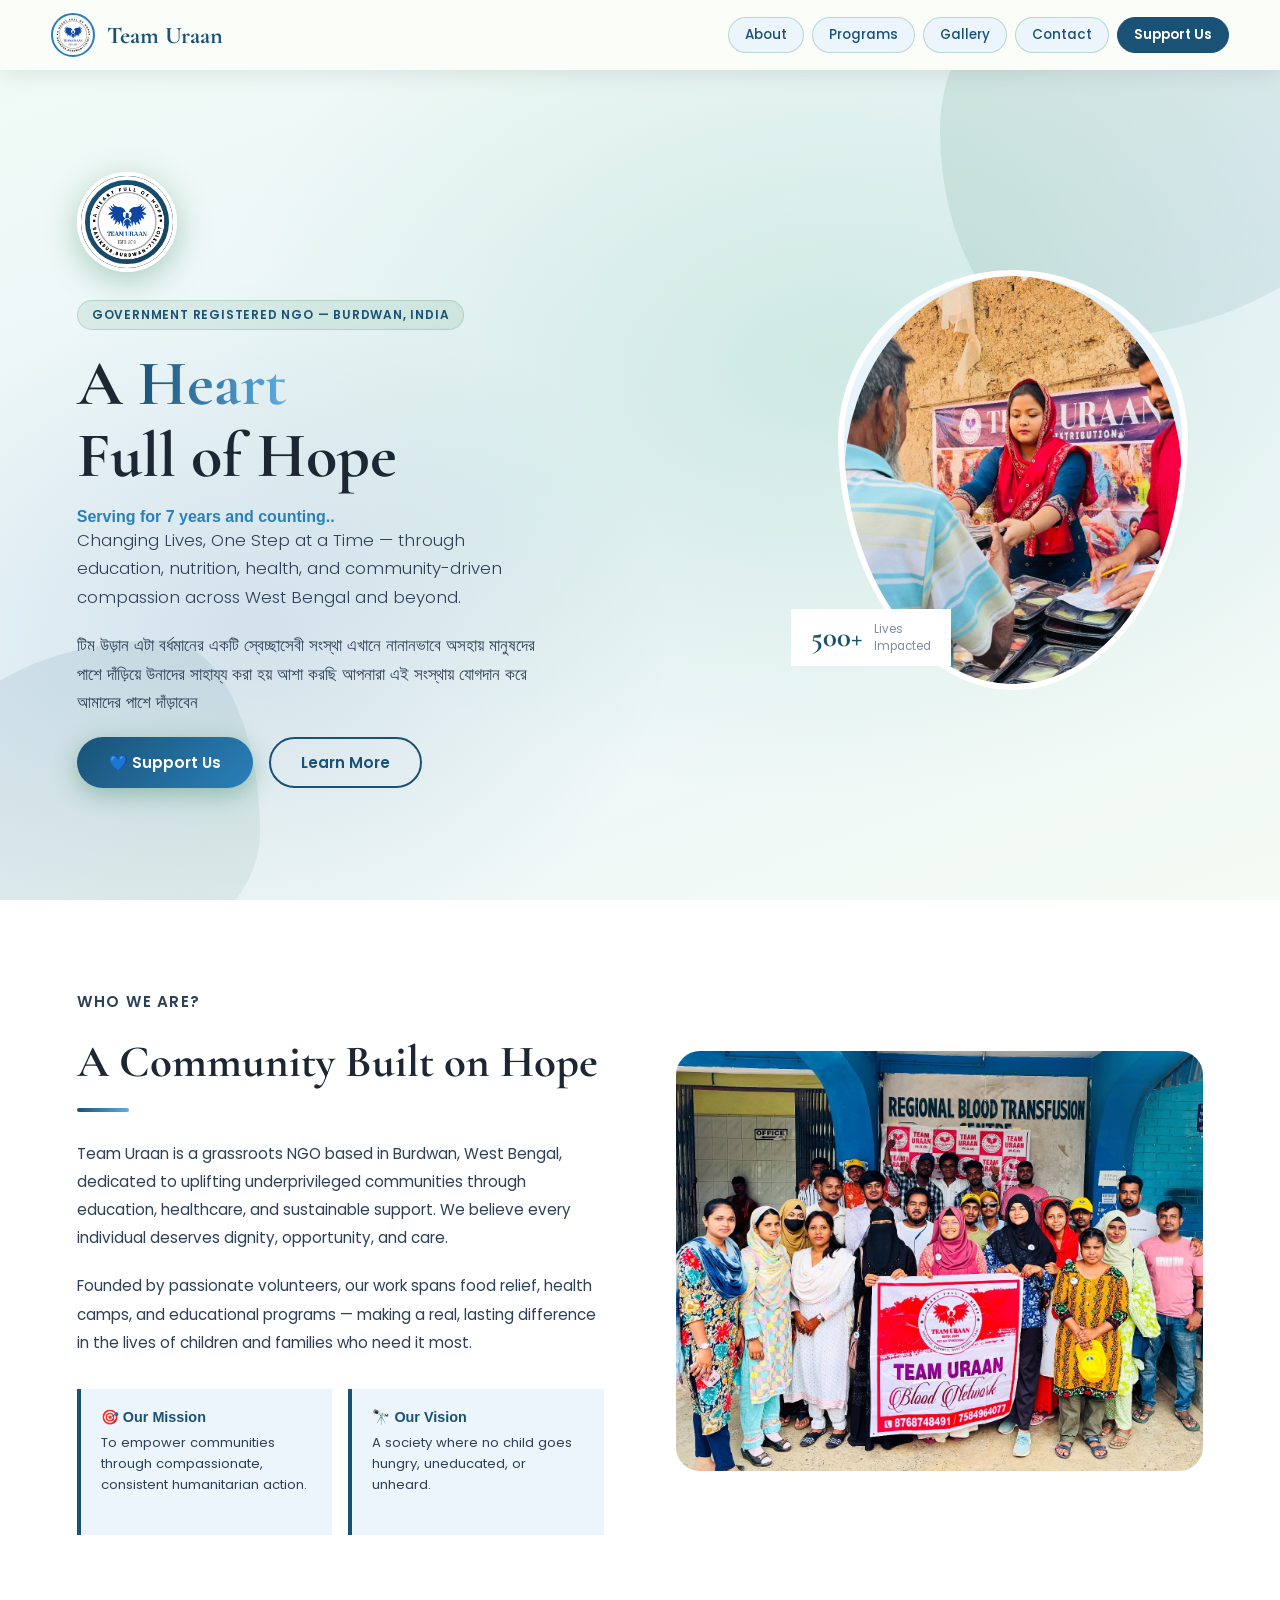
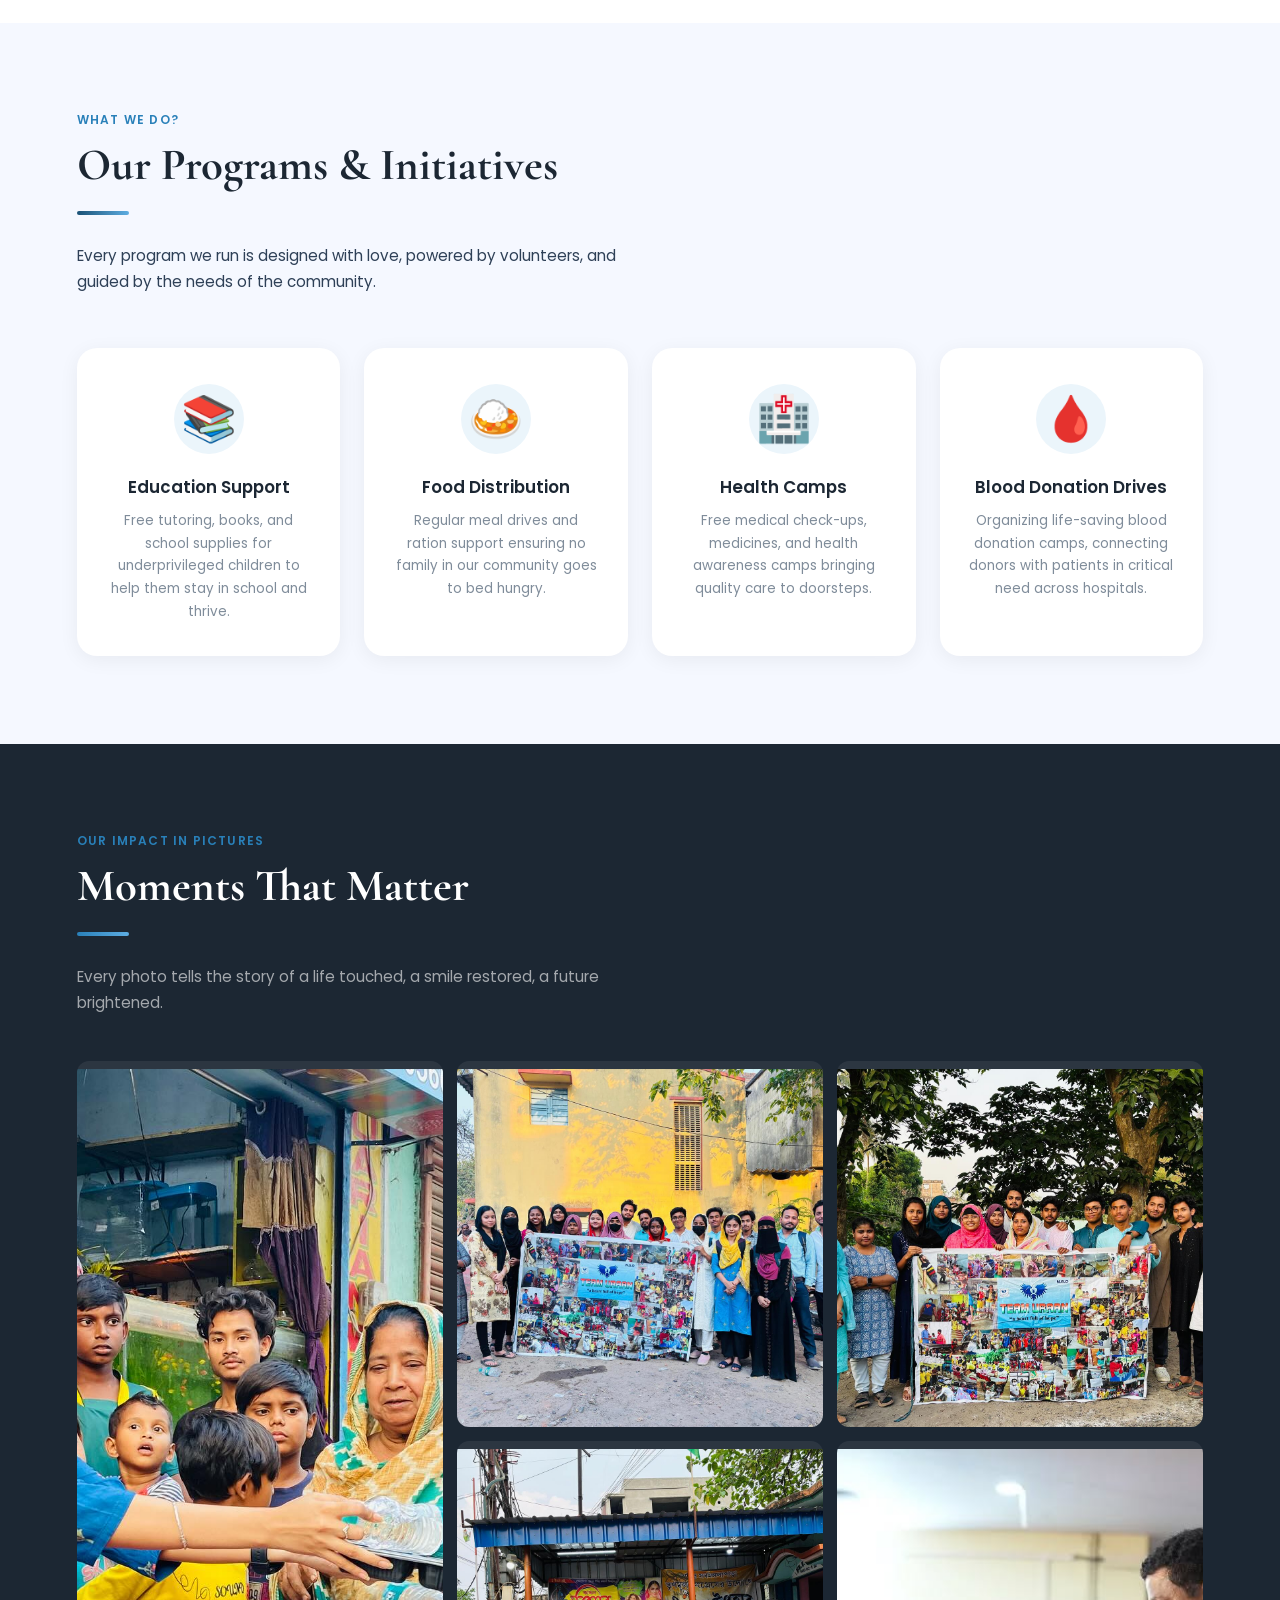
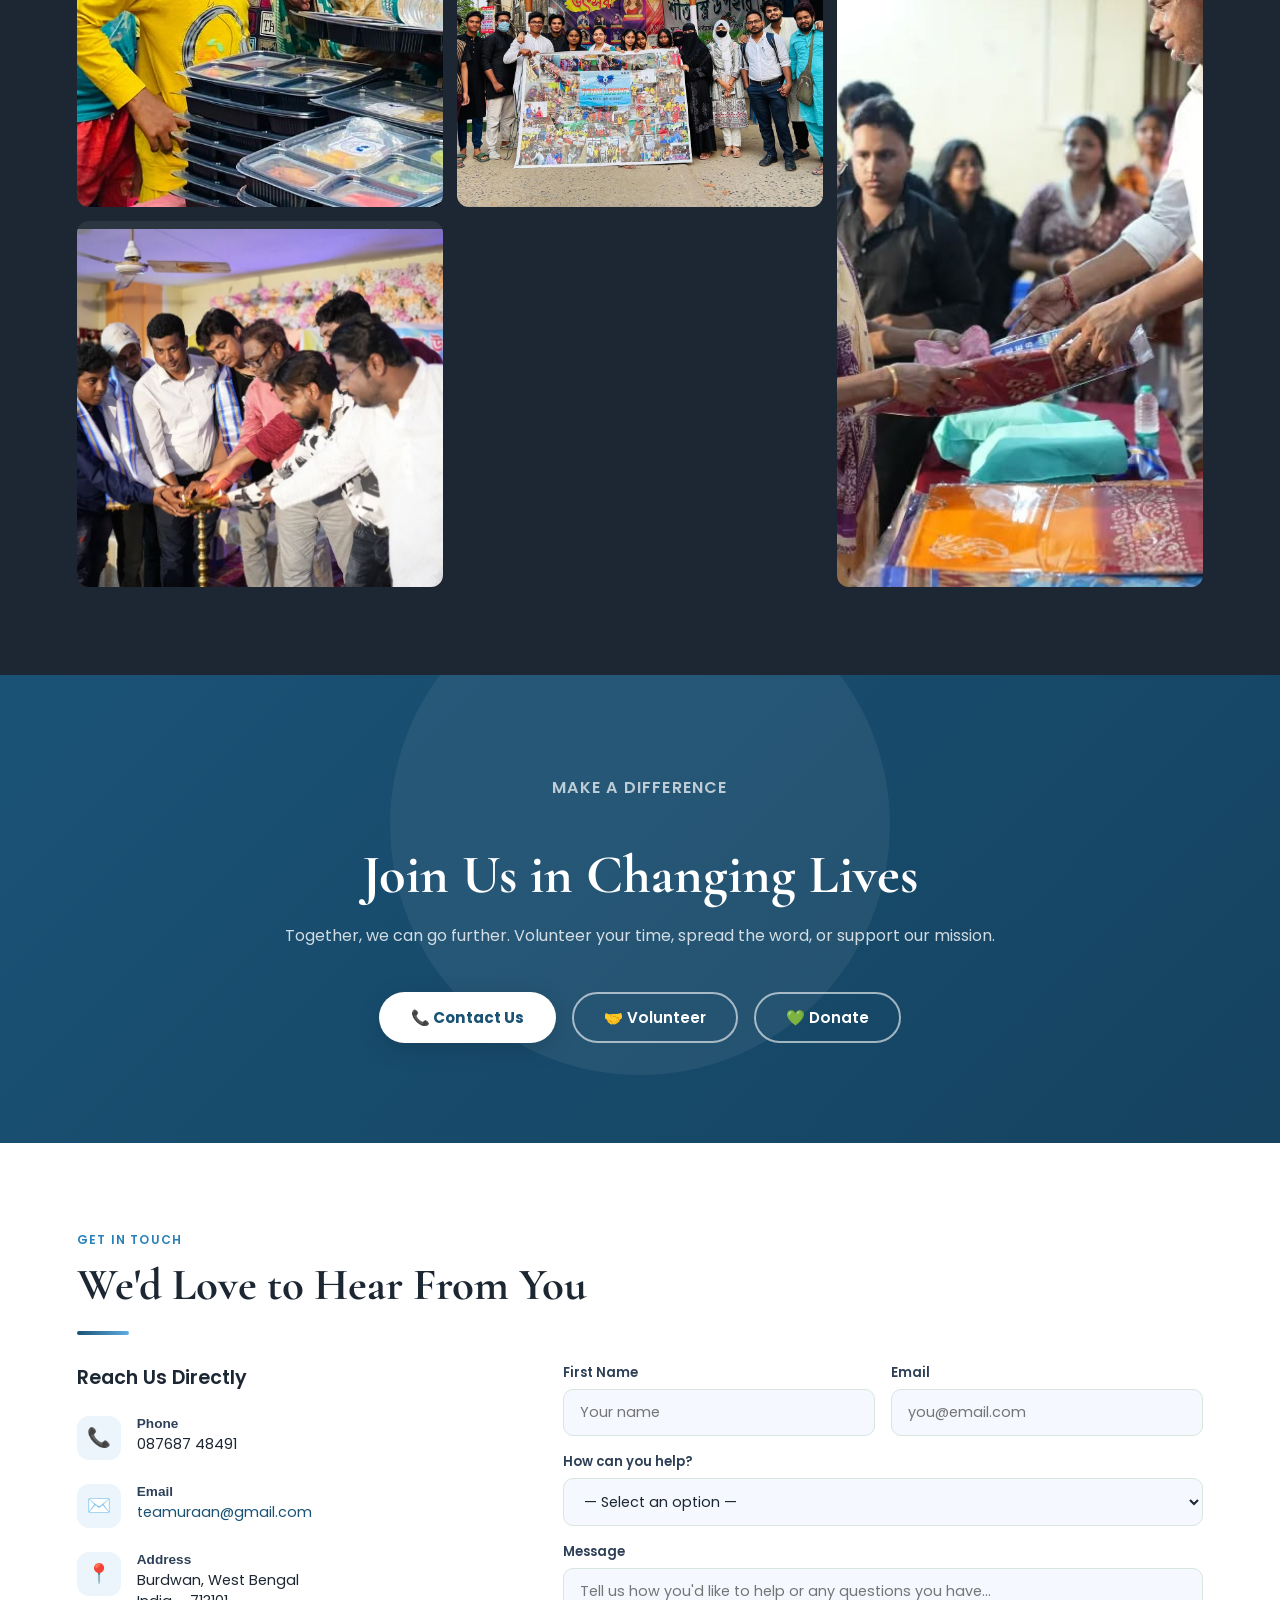
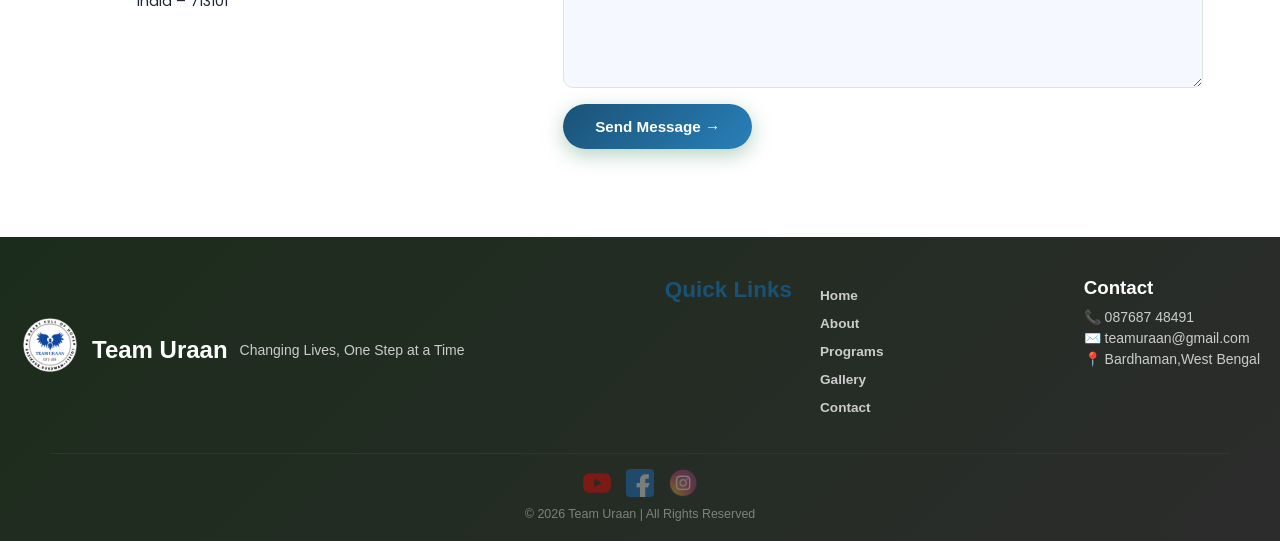
==== commit d9b3f73b: "blue theme" ====
--- a/index.html
+++ b/index.html
@@ -20,7 +20,7 @@
         <img src="your-logo.png" alt="Team Uraan"
              style="width:44px;height:44px;border-radius:50%;object-fit:cover;border:2px solid var(--green-light);"/>
       -->
-      <img src="logo.jpg" alt="Team Uraan"
+      <img src="logo.png" alt="Team Uraan"
              style="width:44px;height:44px;border-radius:50%;object-fit:cover;border:2px solid var(--green-light);"/>
              <span class="nav-name">Team Uraan</span>
     </div>
@@ -70,7 +70,7 @@
                          box-shadow:0 8px 32px rgba(46,125,82,.35);"/>
         -->
         <div class="hero-logo-wrap">
-          <div class="logo-placeholder"><img src="logo.jpg" alt="Team Uraan Logo"
+          <div class="logo-placeholder"><img src="logo.png" alt="Team Uraan Logo"
                   style="width:100px;height:100px;border-radius:50%;
                          object-fit:cover;border:4px solid white;
                          box-shadow:0 8px 32px rgba(46,125,82,.35);"/>
@@ -80,7 +80,7 @@
         <div class="hero-badge">Government Registered NGO — Burdwan, India</div>
 
         <h1 class="hero-title">
-          Team <em>Uraan</em><br/>Rising Together
+          A <em>Heart</em><br/>Full of Hope
           <h4>Serving for 7 years and counting..</h4>
         </h1>
 
@@ -409,7 +409,7 @@
 
     <!-- Logo + Company -->
     <div class="footer-brand">
-      <img src="logo.jpg" alt="Logo" class="logo">
+      <img src="logo.png" alt="Logo" class="logo">
       <h2>Team Uraan</h2>
       <p>Changing Lives, One Step at a Time</p>
     </div>
@@ -442,9 +442,9 @@
     <!-- Social Icons -->
     <div class="social-icons">
   
-      <a href="#"><img src="youtube.png" alt=""></a>
-      <a href="#"><img src="facebook.png" alt=""></a>
-      <a href="#"><img src="instagram.png" alt=""></a>
+      <a href="https://www.youtube.com/@teamuraan2022"><img src="youtube.png" alt=""></a>
+      <a href="https://www.facebook.com/teamuraan"><img src="facebook.png" alt=""></a>
+      <a href="https://www.instagram.com/teamuraan/"><img src="instagram.png" alt=""></a>
     </div>
 
     <!-- Copyright -->
@@ -505,4 +505,4 @@
 
 
 </body>
-</html>+</html>
--- a/styles.css
+++ b/styles.css
@@ -2,20 +2,16 @@
 *, *::before, *::after { box-sizing: border-box; margin: 0; padding: 0; }
 
 :root {
-  --green:       #2E7D52;
-  --green-light: #4CAF7D;
-  --green-pale:  #EAF4EE;
-  --blue:        #1A5276;
-  --blue-light:  #2980B9;
-  --blue-pale:   #EBF5FB;
-  --cream:       #FAFDF8;
-  --text-dark:   #1C2B22;
-  --text-mid:    #3D5A47;
-  --text-soft:   #7A9B85;
-  --white:       #FFFFFF;
-  --radius:      14px;
-  --shadow:      0 6px 32px rgba(46,125,82,.12);
-  --shadow-hover:0 14px 48px rgba(46,125,82,.22);
+ --green:       #1A5276;   /* was dark green, now deep blue */
+  --green-light: #2980B9;   /* was light green, now medium blue */
+  --green-pale:  #EBF5FB;   /* was green tint, now light blue tint */
+  --blue:        #154360;   /* darker blue for accents */
+  --blue-light:  #5DADE2;   /* bright blue highlight */
+  --blue-pale:   #D6EAF8;   /* very light blue background */
+  --cream:       #F5F8FF;   /* slightly blue-white instead of green-white */
+  --text-dark:   #1C2733;   /* dark navy instead of dark green */
+  --text-mid:    #2E4057;   /* mid blue-grey instead of mid green */
+  --text-soft:   #7F8C9A; 
 }
 
 html { scroll-behavior: smooth; }
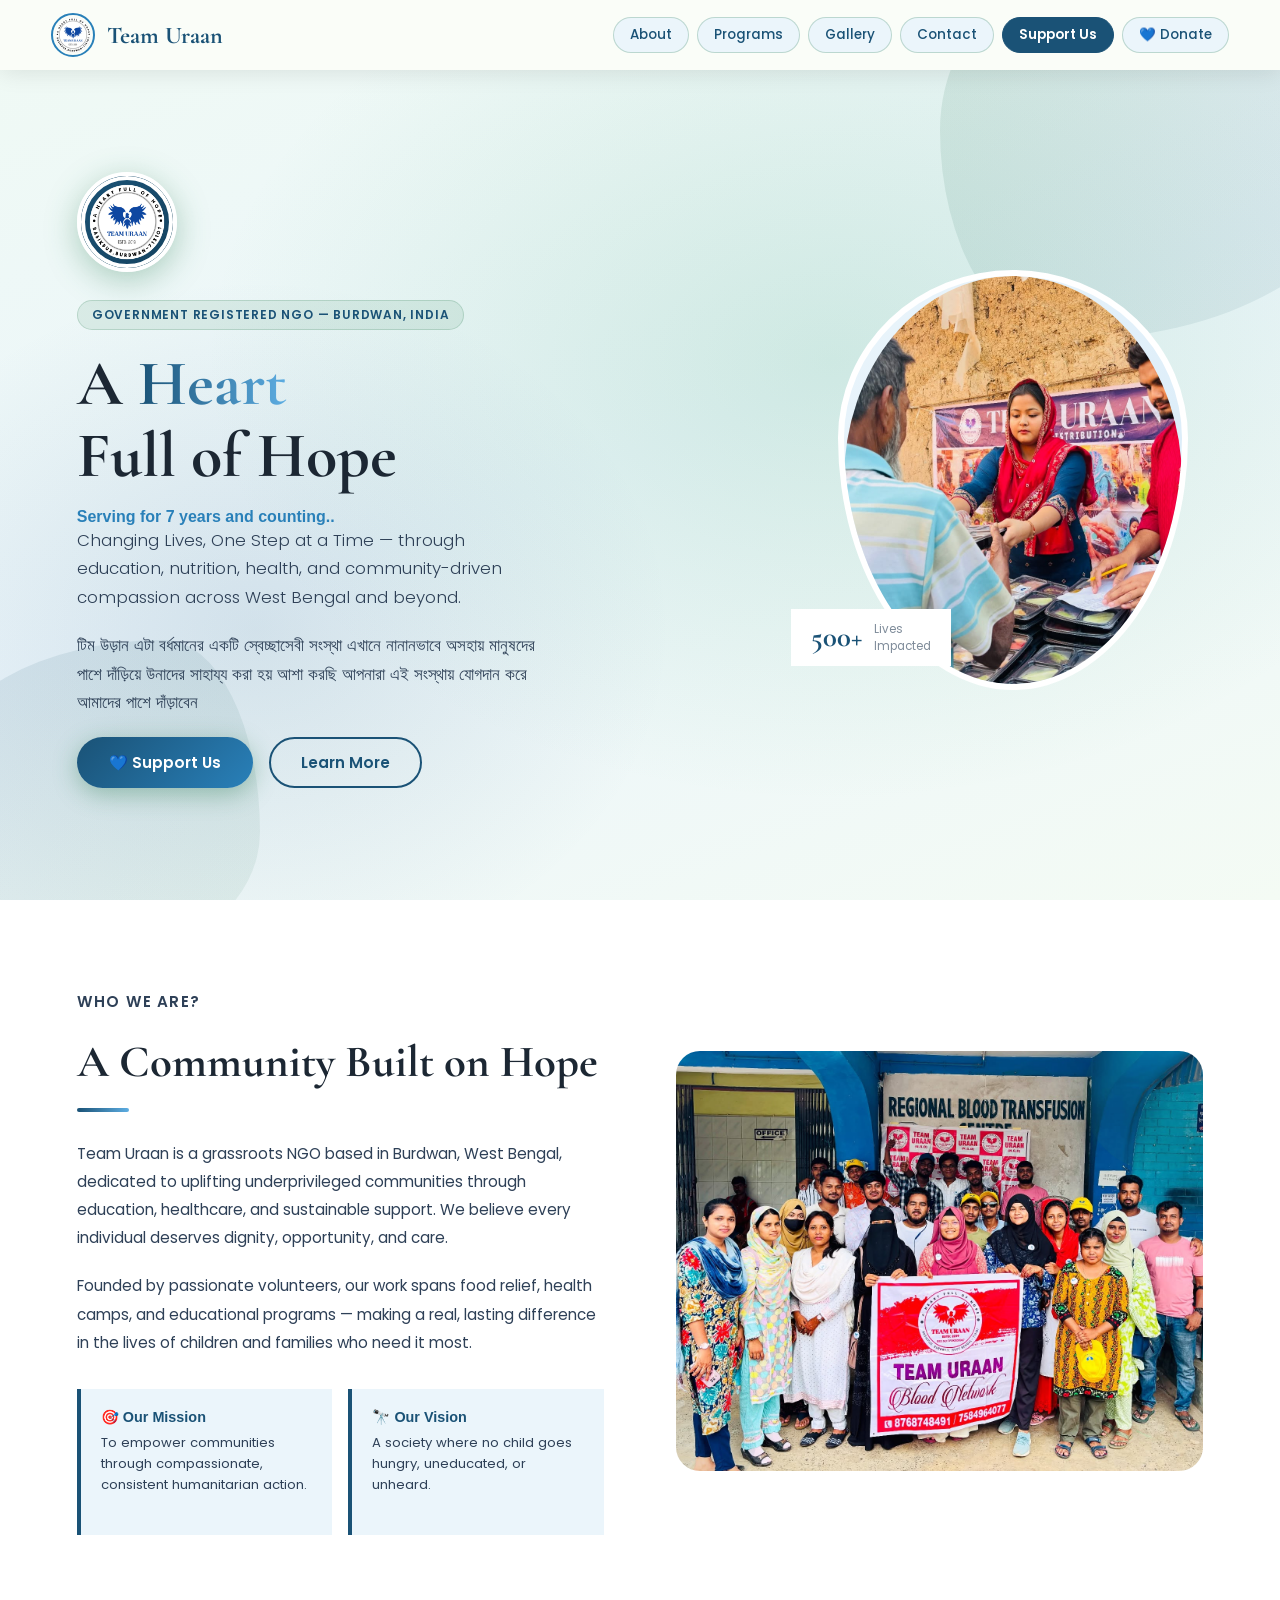
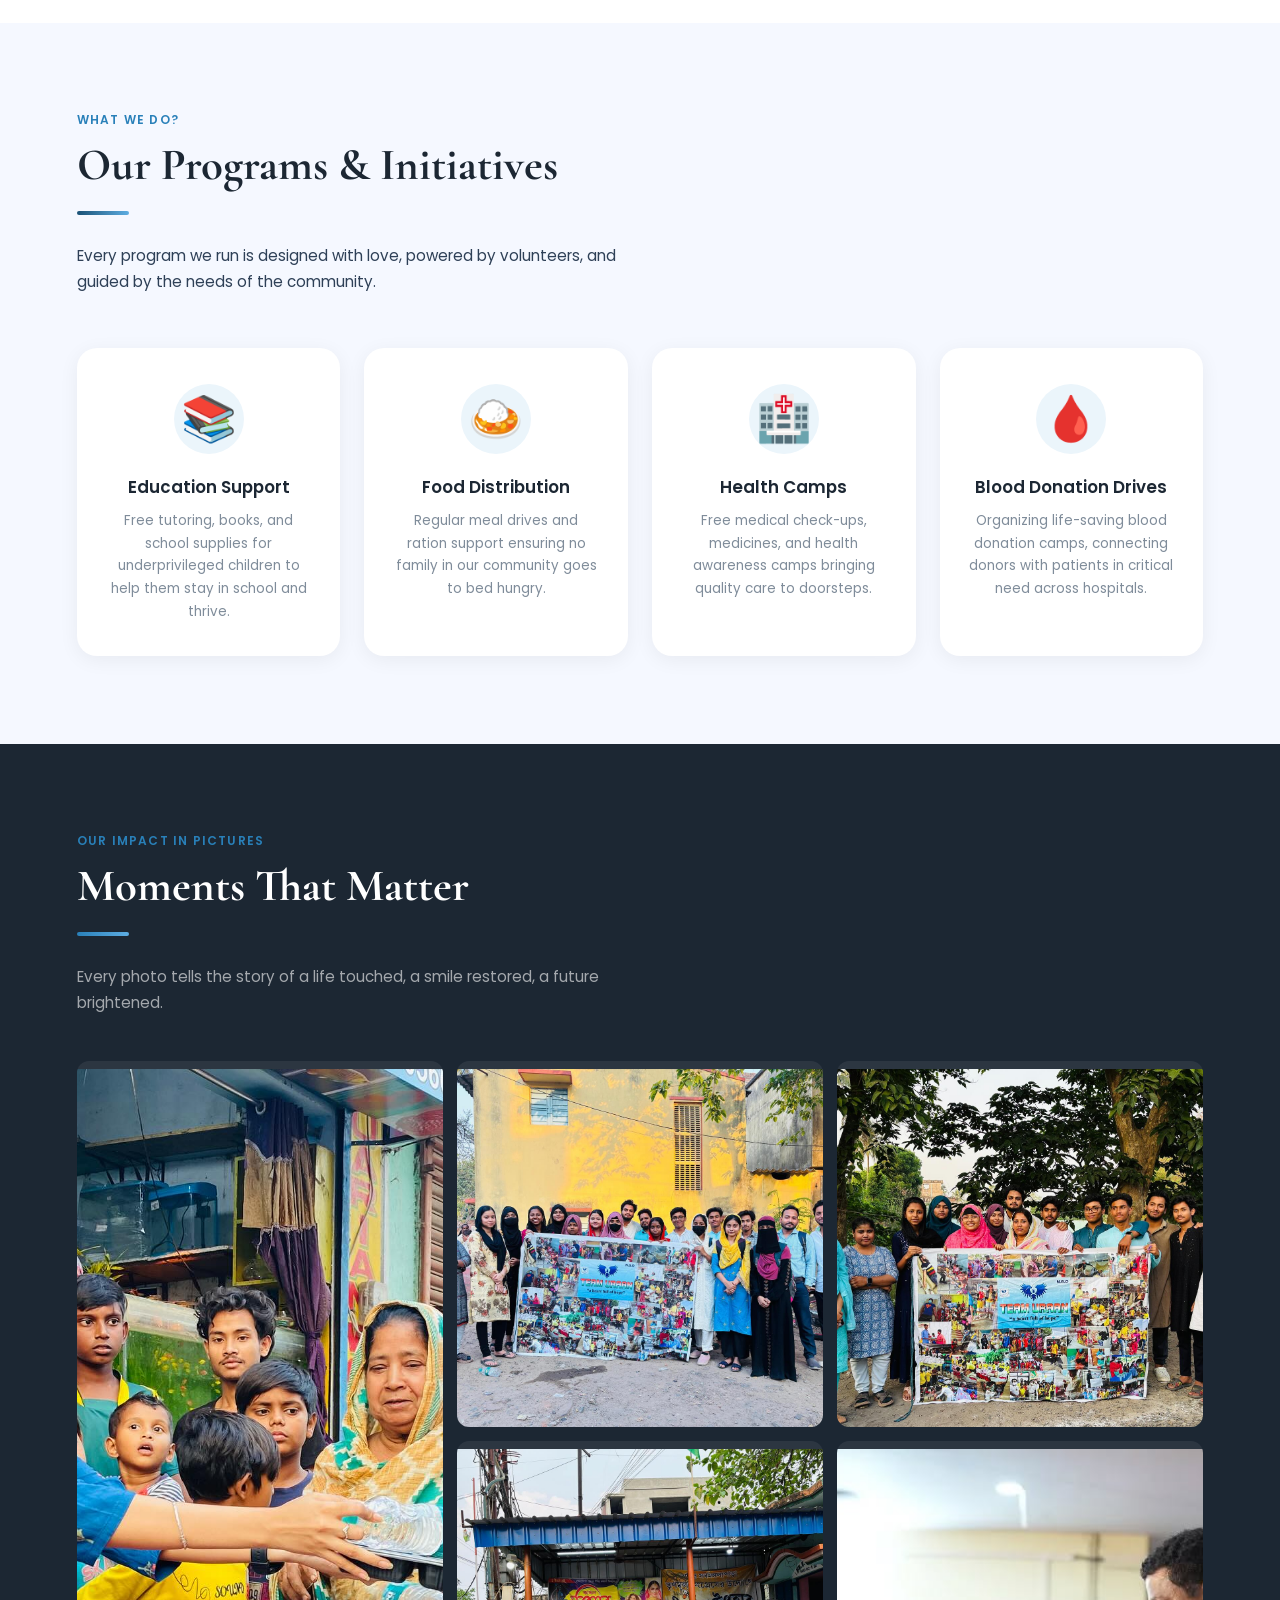
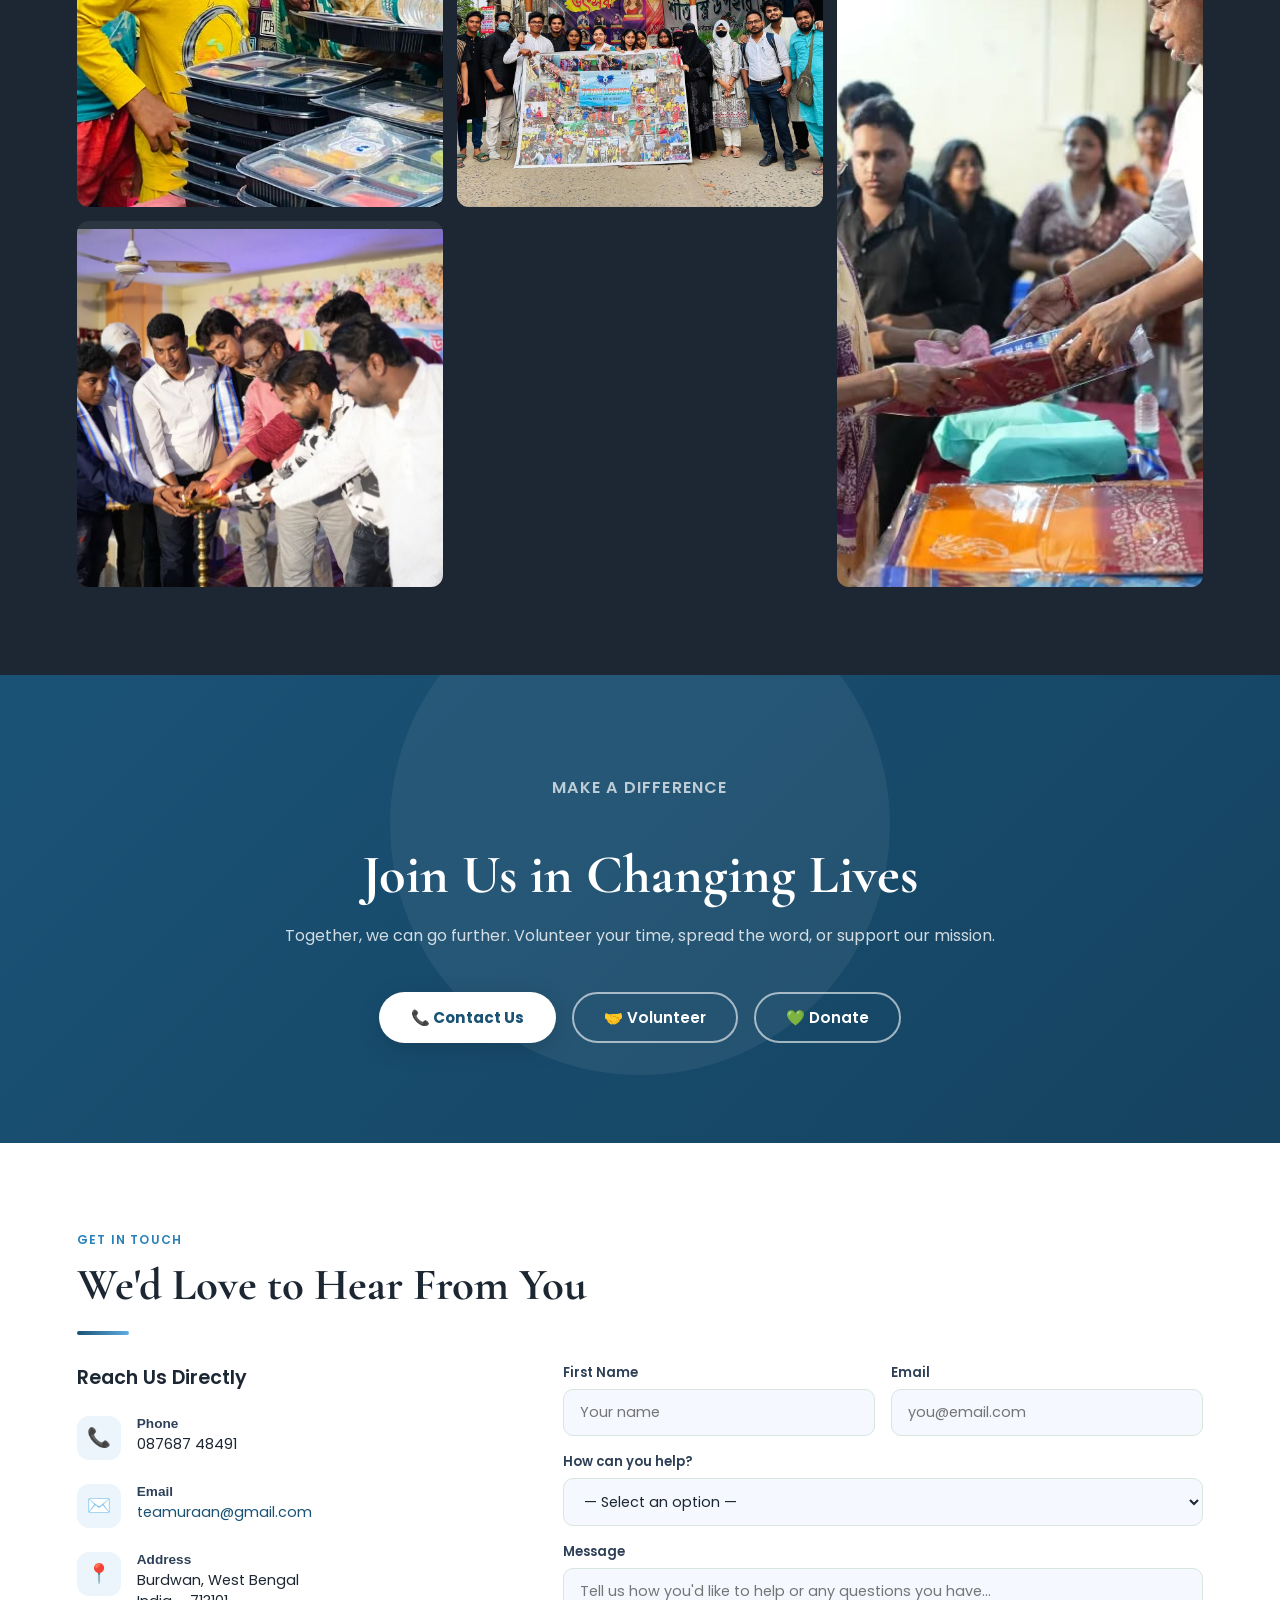
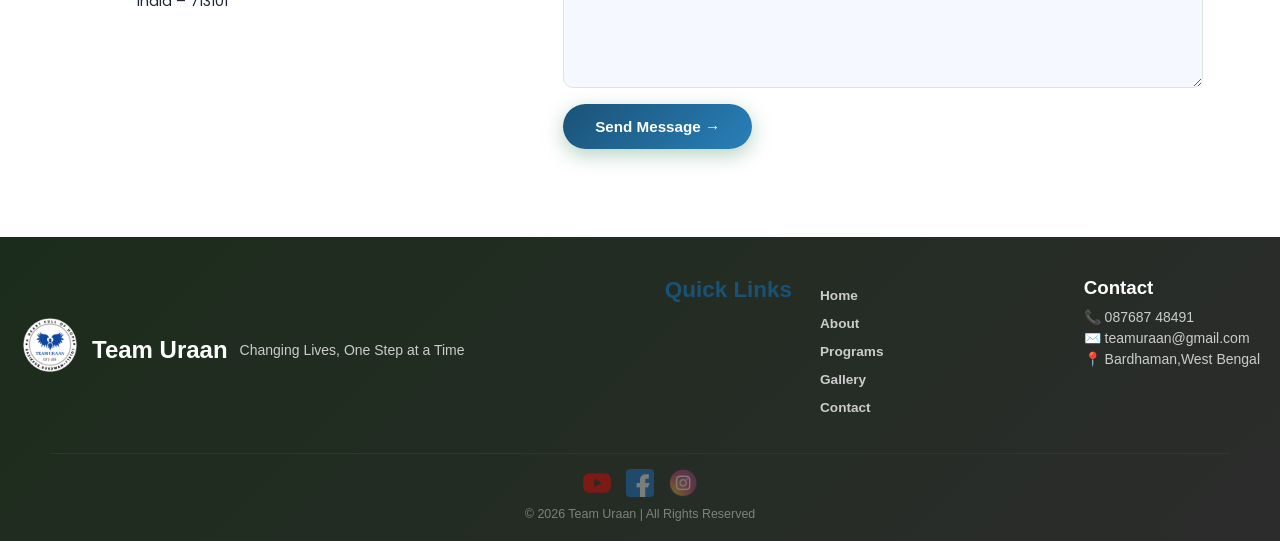
==== commit f7620a0d: "payment method add" ====
--- a/index.html
+++ b/index.html
@@ -32,6 +32,7 @@
       <li><a href="#gallery">Gallery</a></li>
       <li><a href="#contact">Contact</a></li>
       <li><a href="#contact" class="nav-cta">Support Us</a></li>
+      <li><a href="donate.html">💙 Donate</a></li>
     </ul>
 
     <!-- Hamburger Button (mobile only) -->
@@ -49,6 +50,7 @@
     <a href="#gallery"  onclick="closeMobileMenu()">Gallery</a>
     <a href="#contact"  onclick="closeMobileMenu()">Contact</a>
     <a href="#contact"  onclick="closeMobileMenu()" class="mob-cta">💙 Support Us</a>
+    <li><a href="donate.html">💙 Donate</a></li>
   </div>
 
 
@@ -314,7 +316,7 @@
       <div class="cta-btns reveal">
         <a href="#contact"                  class="btn-white">📞 Contact Us</a>
         <a href="#contact"                  class="btn-ghost">🤝 Volunteer</a>
-        <a href="mailto:teamuraan@gmail.com" class="btn-ghost">💚 Donate</a>
+        <a href="donate.html" class="btn-ghost">💚 Donate</a>
       </div>
     </div>
   </section>
